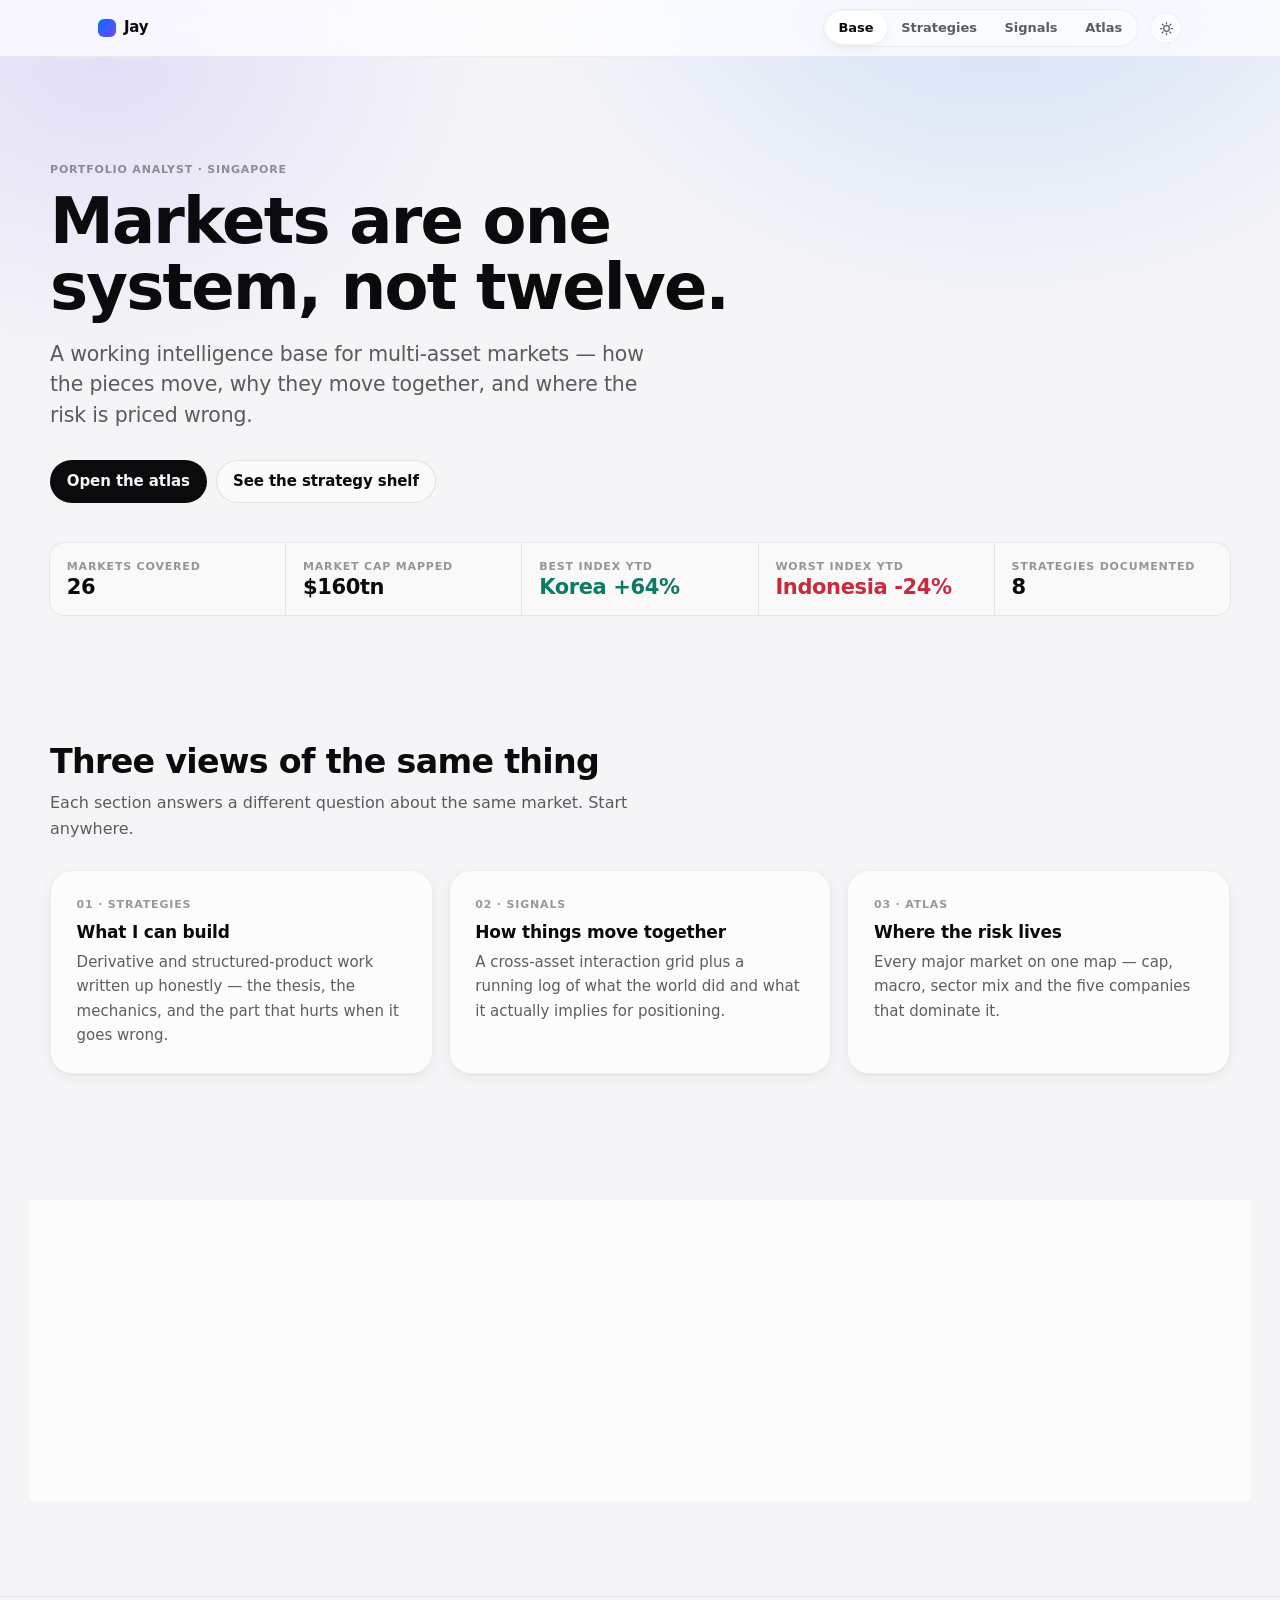
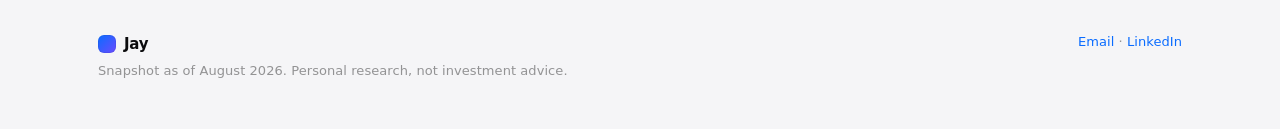
==== index.html @ 974f98f6 "Add files via upload" ====
<!doctype html>
<html lang="en">
<head>
<meta charset="utf-8">
<meta name="viewport" content="width=device-width, initial-scale=1, viewport-fit=cover">
<title>Intelligence Base</title>
<meta name="description" content="A working intelligence base for multi-asset markets: derivative strategy notes, a cross-asset interaction grid, and an interactive world atlas of market structure.">
<meta name="color-scheme" content="light dark">
<meta property="og:title" content="Intelligence Base">
<meta property="og:description" content="Multi-asset market structure, derivative strategy notes and an interactive world atlas.">
<meta property="og:type" content="website">
<link rel="icon" href="data:image/svg+xml,<svg xmlns='http://www.w3.org/2000/svg' viewBox='0 0 32 32'><rect width='32' height='32' rx='9' fill='%230a6cff'/><circle cx='16' cy='16' r='7' fill='none' stroke='white' stroke-width='2.4'/><path d='M9 16h14M16 9c3.2 3.6 3.2 10.4 0 14M16 9c-3.2 3.6-3.2 10.4 0 14' stroke='white' stroke-width='1.6' fill='none'/></svg>">
<link rel="stylesheet" href="assets/css/site.css">
</head>
<body>
<div class="field" aria-hidden="true"></div>
<a class="skip" href="#main">Skip to content</a>

<header class="chrome">
  <div class="chrome-in">
    <a class="mark" href="#/base"><span class="mark-dot"></span><span data-fill="owner">—</span></a>
    <nav class="seg" aria-label="Sections">
      <span class="seg-pill" aria-hidden="true"></span>
      <a href="#/base"       data-route="base">Base</a>
      <a href="#/strategies" data-route="strategies">Strategies</a>
      <a href="#/signals"    data-route="signals">Signals</a>
      <a href="#/atlas"      data-route="atlas">Atlas</a>
    </nav>
    <button class="icon-btn" id="themeBtn" type="button" aria-label="Theme" title="Light / dark / system">
      <svg width="15" height="15" viewBox="0 0 24 24" fill="none" stroke="currentColor" stroke-width="2" stroke-linecap="round"><circle cx="12" cy="12" r="4.5"/><path d="M12 2.5v2M12 19.5v2M2.5 12h2M19.5 12h2M5.2 5.2l1.4 1.4M17.4 17.4l1.4 1.4M18.8 5.2l-1.4 1.4M6.6 17.4l-1.4 1.4"/></svg>
    </button>
  </div>
</header>

<main id="main">

<!-- ══════════════════ BASE ══════════════════ -->
<section class="route" id="route-base">
  <div class="wrap hero">
    <div class="t-label" data-fill="role">—</div>
    <h1 style="margin-top:0.7rem">Markets are one<br>system, not twelve.</h1>
    <p class="t-lede" data-fill="tagline">—</p>
    <div class="hero-actions">
      <a class="btn" href="#/atlas" data-goto="atlas">Open the atlas</a>
      <a class="btn btn-quiet" href="#/strategies" data-goto="strategies">See the strategy shelf</a>
    </div>
    <div class="statbar" id="statbar"></div>
  </div>

  <div class="wrap section">
    <div class="section-head">
      <h2>Three views of the same thing</h2>
      <p class="t-body">Each section answers a different question about the same market. Start anywhere.</p>
    </div>
    <div class="grid grid-3">
      <article class="card pad tap reveal" data-goto="strategies" tabindex="0" role="link">
        <div class="t-label">01 · Strategies</div>
        <h3 class="t-head" style="margin:0.5rem 0 0.4rem">What I can build</h3>
        <p class="t-body" style="margin:0;font-size:0.9375rem">Derivative and structured-product work written up honestly — the thesis, the mechanics, and the part that hurts when it goes wrong.</p>
      </article>
      <article class="card pad tap reveal" data-goto="signals" tabindex="0" role="link">
        <div class="t-label">02 · Signals</div>
        <h3 class="t-head" style="margin:0.5rem 0 0.4rem">How things move together</h3>
        <p class="t-body" style="margin:0;font-size:0.9375rem">A cross-asset interaction grid plus a running log of what the world did and what it actually implies for positioning.</p>
      </article>
      <article class="card pad tap reveal" data-goto="atlas" tabindex="0" role="link">
        <div class="t-label">03 · Atlas</div>
        <h3 class="t-head" style="margin:0.5rem 0 0.4rem">Where the risk lives</h3>
        <p class="t-body" style="margin:0;font-size:0.9375rem">Every major market on one map — cap, macro, sector mix and the five companies that dominate it.</p>
      </article>
    </div>
  </div>

  <div class="wrap section">
    <div class="card pad reveal">
      <h2 class="t-title">How this is built</h2>
      <p class="t-body" style="max-width:64ch">One static page, no framework, no backend. All content lives in a single data file, so adding a market or a strategy is one object, not a deploy pipeline. Motion is spring-driven and interruptible; everything respects reduced-motion, reduced-transparency and high-contrast settings.</p>
      <div class="strat-meta" style="margin-top:1rem">
        <span class="chip">Vanilla JS</span><span class="chip">No build step</span>
        <span class="chip">Static hosting</span><span class="chip">Light &amp; dark</span>
        <span class="chip">Keyboard accessible</span>
      </div>
    </div>
  </div>
</section>

<!-- ══════════════════ STRATEGIES ══════════════════ -->
<section class="route" id="route-strategies">
  <div class="wrap section" style="padding-top:clamp(2rem,6vw,4rem)">
    <div class="section-head">
      <div class="t-label">The shelf</div>
      <h2 style="margin-top:0.5rem">Strategies, and where each one breaks</h2>
      <p class="t-body">Every strategy here is written with its failure mode attached. A payoff you cannot describe losing money is a payoff you do not understand. Tap any card for the mechanics.</p>
    </div>
    <div class="grid grid-2" id="stratGrid"></div>
  </div>

  <div class="wrap section" style="padding-top:0">
    <div class="card pad reveal">
      <div class="t-label">Capability surface</div>
      <h2 class="t-title" style="margin:0.5rem 0 1.4rem">What I actually work in</h2>
      <div class="skillrow" id="skillList"></div>
    </div>
  </div>
</section>

<!-- ══════════════════ SIGNALS ══════════════════ -->
<section class="route" id="route-signals">
  <div class="wrap section" style="padding-top:clamp(2rem,6vw,4rem)">
    <div class="section-head">
      <div class="t-label">Cross-asset interaction</div>
      <h2 style="margin-top:0.5rem">The heat map</h2>
      <p class="t-body">Correlation of daily returns across the assets that actually drive a multi-asset book. The number matters less than the sign changes — those mark regime shifts.</p>
    </div>

    <div class="card pad reveal">
      <div class="heat-scroll"><table class="heat" id="heatTable"></table></div>
      <div class="legend">
        <span class="t-caption">−1</span>
        <span class="swatches" id="heatLegend"></span>
        <span class="t-caption">+1</span>
        <span class="t-caption" style="margin-left:auto" id="heatWindow"></span>
      </div>
    </div>

    <div class="grid grid-2" style="margin-top:1rem">
      <div class="card pad reveal">
        <div class="t-label">What the grid is saying</div>
        <ul id="heatReads" style="margin:0.8rem 0 0;padding-left:1.1rem"></ul>
      </div>
      <div class="card pad reveal">
        <div class="t-label">How to read it</div>
        <p class="t-body" style="font-size:0.9375rem">A correlation grid is a picture of what the market currently believes the shared risk factor is. When equity–rates flips sign, the driver has moved between growth and inflation. When credit stops confirming equity, the marginal buyer has changed. When everything converges toward one, diversification is gone precisely when it was needed.</p>
        <p class="t-caption" style="margin-bottom:0">Seed values shown. Regenerate the matrix from your own price history with <code>tools/build_correlations.py</code>.</p>
      </div>
    </div>
  </div>

  <div class="wrap section" style="padding-top:0">
    <div class="section-head">
      <div class="t-label">Running log</div>
      <h2 style="margin-top:0.5rem">World events, and what they change</h2>
      <p class="t-body">Append-only. Each entry pairs what happened with the positioning consequence — the second part is the point.</p>
    </div>
    <ul class="tl" id="eventList"></ul>
  </div>
</section>

<!-- ══════════════════ ATLAS ══════════════════ -->
<section class="route" id="route-atlas">
  <div class="wrap section" style="padding-top:clamp(2rem,6vw,3rem)">
    <div class="section-head">
      <div class="t-label">World atlas</div>
      <h2 style="margin-top:0.5rem">Every market, one surface</h2>
      <p class="t-body">Colour by any metric. Tap a country for its macro picture, the sector composition of its benchmark, and the five companies that dominate it. Drag to pan, scroll or pinch to zoom.</p>
    </div>

    <div class="atlas-shell reveal">
      <div class="map-frame">
        <svg id="map" viewBox="0 0 1000 520" role="img" aria-label="World map coloured by the selected market metric"></svg>
        <div class="map-toolbar"><div class="metric-seg" id="metricSeg" role="group" aria-label="Map metric"></div></div>
        <div class="map-legend">
          <div class="t-label" id="legendLabel">—</div>
          <div class="swatches" id="legendSwatches" style="display:flex;border-radius:4px;overflow:hidden;margin:0.35rem 0 0.25rem"></div>
          <div class="t-caption num" id="legendRange">—</div>
        </div>
        <div class="map-zoom">
          <button class="icon-btn" id="zoomIn"    type="button" aria-label="Zoom in">＋</button>
          <button class="icon-btn" id="zoomOut"   type="button" aria-label="Zoom out">－</button>
          <button class="icon-btn" id="zoomReset" type="button" aria-label="Reset view">⤢</button>
        </div>
        <div class="map-tip" id="mapTip" role="status" aria-live="polite"></div>
      </div>
    </div>

    <div style="display:flex;flex-wrap:wrap;gap:0.4rem;margin-top:1.1rem" id="countryList"></div>
    <p class="t-caption" style="margin-top:1.2rem;max-width:70ch" data-fill="disclaimer"></p>
  </div>
</section>

</main>

<footer class="foot">
  <div class="wrap foot-grid">
    <div>
      <div class="mark" style="margin-bottom:0.4rem"><span class="mark-dot"></span><span data-fill="owner">—</span></div>
      <div class="t-caption">Snapshot as of <span data-fill="asof">—</span>. Personal research, not investment advice.</div>
    </div>
    <div id="footLinks" class="t-caption"></div>
  </div>
</footer>

<div class="scrim" id="scrim"></div>
<aside class="sheet" id="sheet" role="dialog" aria-modal="true" aria-label="Detail" aria-hidden="true">
  <div class="sheet-grip"><i></i></div>
  <div class="sheet-body" id="sheetBody"></div>
</aside>

<!-- Order matters: data → geometry → feature modules → shell (app.js boots last). -->
<script src="assets/js/data.js"></script>
<script src="assets/js/world.js"></script>
<script src="assets/js/heat.js"></script>
<script src="assets/js/atlas.js"></script>
<script src="assets/js/app.js"></script>
</body>
</html>
---- assets/css/site.css ----
/* ============================================================
   Intelligence Base — design system
   Apple-style foundations: system type with size-specific tracking,
   translucent materials, spring-driven motion, reduced-motion safe.
   ============================================================ */

/* ---------- Tokens ---------- */
:root {
  color-scheme: light dark;

  /* Neutrals — light */
  --bg:            #f5f5f7;
  --bg-deep:       #ebebef;
  --surface:       rgba(255,255,255,0.72);
  --surface-solid: #ffffff;
  --surface-2:     rgba(255,255,255,0.5);
  --hairline:      rgba(0,0,0,0.10);
  --hairline-soft: rgba(0,0,0,0.06);

  --ink:      #0b0b0d;
  --ink-2:    rgba(11,11,13,0.66);
  --ink-3:    rgba(11,11,13,0.42);

  /* Accents */
  --accent:   #0a6cff;
  --accent-2: #6a4bff;
  --pos:      #0e7a63;
  --neg:      #c62b3e;
  --warn:     #b3690a;

  /* Sequential ramp (low → high), used by map + heat grid */
  --ramp-0: #e8ecf5;
  --ramp-1: #c5d4ef;
  --ramp-2: #97b6e6;
  --ramp-3: #6394da;
  --ramp-4: #3a6fc4;
  --ramp-5: #1f4b96;

  /* Diverging ramp (negative → positive) */
  --div-n3: #b0243a;
  --div-n2: #d95f4d;
  --div-n1: #f0aa96;
  --div-0:  #e9e5df;
  --div-p1: #8fc9c5;
  --div-p2: #2f9a94;
  --div-p3: #0d6d6a;

  /* Materials */
  --blur-chrome: saturate(180%) blur(20px);
  --blur-sheet:  saturate(160%) blur(34px);
  --shadow-1: 0 1px 2px rgba(0,0,0,0.06), 0 4px 14px rgba(0,0,0,0.05);
  --shadow-2: 0 2px 6px rgba(0,0,0,0.08), 0 18px 48px rgba(0,0,0,0.12);

  /* Geometry */
  --r-sm: 8px;
  --r-md: 14px;
  --r-lg: 22px;
  --r-xl: 30px;
  --gut: clamp(1.25rem, 4vw, 3rem);
  --maxw: 1180px;
}

/* Dark palette is defined twice on purpose: once for the system default
   (no data-theme stamped) and once for an explicit toggle choice. */
@media (prefers-color-scheme: dark) {
  :root:not([data-theme="light"]) {
    --bg:            #0a0a0c;
    --bg-deep:       #050506;
    --surface:       rgba(28,28,32,0.66);
    --surface-solid: #17171b;
    --surface-2:     rgba(255,255,255,0.05);
    --hairline:      rgba(255,255,255,0.12);
    --hairline-soft: rgba(255,255,255,0.07);

    --ink:   #f2f2f5;
    --ink-2: rgba(242,242,245,0.68);
    --ink-3: rgba(242,242,245,0.44);

    --accent:   #4d95ff;
    --accent-2: #9b83ff;
    --pos:      #3ddcc0;
    --neg:      #ff6b7d;
    --warn:     #f0b429;

    --ramp-0: #171a24;
    --ramp-1: #1e2d4d;
    --ramp-2: #274476;
    --ramp-3: #2f5da3;
    --ramp-4: #4b83d6;
    --ramp-5: #7fb0f5;

    --div-n3: #ff5f74;
    --div-n2: #cf4c5f;
    --div-n1: #7c3746;
    --div-0:  #3b3b45;
    --div-p1: #24605f;
    --div-p2: #2a9b95;
    --div-p3: #4fdcd6;

    --shadow-1: 0 1px 2px rgba(0,0,0,0.5), 0 6px 20px rgba(0,0,0,0.4);
    --shadow-2: 0 2px 8px rgba(0,0,0,0.55), 0 24px 60px rgba(0,0,0,0.6);
  }
}

:root[data-theme="dark"] {
  --bg:            #0a0a0c;
  --bg-deep:       #050506;
  --surface:       rgba(28,28,32,0.66);
  --surface-solid: #17171b;
  --surface-2:     rgba(255,255,255,0.05);
  --hairline:      rgba(255,255,255,0.12);
  --hairline-soft: rgba(255,255,255,0.07);
  --ink:   #f2f2f5;
  --ink-2: rgba(242,242,245,0.68);
  --ink-3: rgba(242,242,245,0.44);
  --accent:   #4d95ff;
  --accent-2: #9b83ff;
  --pos:      #3ddcc0;
  --neg:      #ff6b7d;
  --warn:     #f0b429;
  --ramp-0: #171a24;
  --ramp-1: #1e2d4d;
  --ramp-2: #274476;
  --ramp-3: #2f5da3;
  --ramp-4: #4b83d6;
  --ramp-5: #7fb0f5;
  --div-n3: #ff5f74;
  --div-n2: #cf4c5f;
  --div-n1: #7c3746;
  --div-0:  #3b3b45;
  --div-p1: #24605f;
  --div-p2: #2a9b95;
  --div-p3: #4fdcd6;
  --shadow-1: 0 1px 2px rgba(0,0,0,0.5), 0 6px 20px rgba(0,0,0,0.4);
  --shadow-2: 0 2px 8px rgba(0,0,0,0.55), 0 24px 60px rgba(0,0,0,0.6);
}

/* ---------- Reset & base type ---------- */
*, *::before, *::after { box-sizing: border-box; }

html { -webkit-text-size-adjust: 100%; }

body {
  margin: 0;
  background: var(--bg);
  color: var(--ink);
  font: 100%/1.55 -apple-system, BlinkMacSystemFont, "SF Pro Text", "Segoe UI", system-ui, sans-serif;
  font-optical-sizing: auto;
  -webkit-font-smoothing: antialiased;
  overflow-x: hidden;
}

/* Tracking is size-specific — never one value for every size. */
h1, .t-display {
  font-size: clamp(2.25rem, 5.5vw, 4rem);
  line-height: 1.03;
  letter-spacing: -0.028em;
  font-weight: 700;
  margin: 0;
}
h2, .t-title {
  font-size: clamp(1.5rem, 2.6vw, 2.125rem);
  line-height: 1.14;
  letter-spacing: -0.021em;
  font-weight: 650;
  margin: 0;
}
h3, .t-head {
  font-size: 1.0625rem;
  line-height: 1.3;
  letter-spacing: -0.012em;
  font-weight: 620;
  margin: 0;
}
p, li { letter-spacing: 0; }
.t-body   { font-size: 1rem; line-height: 1.62; color: var(--ink-2); }
.t-lede   { font-size: clamp(1.0625rem, 1.6vw, 1.3125rem); line-height: 1.5; letter-spacing: -0.008em; color: var(--ink-2); }
.t-caption{ font-size: 0.8125rem; line-height: 1.45; letter-spacing: 0.005em; color: var(--ink-3); }
.t-label  {
  font-size: 0.6875rem; font-weight: 640; text-transform: uppercase;
  letter-spacing: 0.075em; color: var(--ink-3);
}
.num { font-variant-numeric: tabular-nums; font-feature-settings: "tnum" 1; }

a { color: var(--accent); text-decoration: none; }
a:hover { text-decoration: underline; }

.pos { color: var(--pos); }
.neg { color: var(--neg); }

/* ---------- Layout ---------- */
.wrap { max-width: var(--maxw); margin: 0 auto; padding-inline: var(--gut); }

/* ---------- Ambient field (fixed, subtle) ---------- */
.field {
  position: fixed; inset: 0; z-index: -1; pointer-events: none;
  background:
    radial-gradient(58vw 46vw at 78% -8%, color-mix(in oklab, var(--accent) 16%, transparent), transparent 66%),
    radial-gradient(50vw 40vw at 8% 6%, color-mix(in oklab, var(--accent-2) 13%, transparent), transparent 62%),
    var(--bg);
}

/* ---------- Chrome: translucent nav, content scrolls under ---------- */
.chrome {
  position: sticky; top: 0; z-index: 40;
  background: var(--surface);
  backdrop-filter: var(--blur-chrome);
  -webkit-backdrop-filter: var(--blur-chrome);
  border-bottom: 1px solid var(--hairline-soft);
}
.chrome-in {
  max-width: var(--maxw); margin: 0 auto; padding: 0 var(--gut);
  height: 56px; display: flex; align-items: center; gap: 0.75rem;
}
.mark {
  display: flex; align-items: center; gap: 0.5rem;
  font-weight: 660; letter-spacing: -0.015em; font-size: 0.9375rem;
  color: var(--ink); text-decoration: none; white-space: nowrap;
}
.mark:hover { text-decoration: none; }
.mark-dot {
  width: 18px; height: 18px; border-radius: 6px;
  background: linear-gradient(135deg, var(--accent), var(--accent-2));
  box-shadow: 0 0 0 1px var(--hairline-soft) inset;
}

/* Segmented control — the moving pill is a spring-driven transform */
.seg {
  position: relative; margin-left: auto;
  display: flex; align-items: center; gap: 2px;
  padding: 3px; border-radius: 999px;
  background: var(--surface-2);
  box-shadow: 0 0 0 1px var(--hairline-soft) inset;
}
.seg-pill {
  position: absolute; top: 3px; left: 0; height: calc(100% - 6px);
  border-radius: 999px;
  background: var(--surface-solid);
  box-shadow: var(--shadow-1);
  will-change: transform, width;
  pointer-events: none;
}
.seg a {
  position: relative; z-index: 1;
  padding: 0.36rem 0.8rem; border-radius: 999px;
  font-size: 0.8125rem; font-weight: 560; letter-spacing: -0.003em;
  color: var(--ink-2); text-decoration: none; white-space: nowrap;
  transition: color 160ms ease-out, transform 110ms ease-out;
}
.seg a:hover { color: var(--ink); text-decoration: none; }
.seg a:active { transform: scale(0.96); }
.seg a[aria-current="page"] { color: var(--ink); }

.icon-btn {
  width: 32px; height: 32px; flex: none;
  display: grid; place-items: center;
  border: 0; border-radius: 999px; cursor: pointer;
  background: var(--surface-2);
  color: var(--ink-2);
  box-shadow: 0 0 0 1px var(--hairline-soft) inset;
  transition: transform 110ms ease-out, color 160ms ease-out;
}
.icon-btn:active { transform: scale(0.92); }
.icon-btn:hover { color: var(--ink); }

/* ---------- Cards & surfaces ---------- */
.card {
  background: var(--surface);
  backdrop-filter: saturate(150%) blur(14px);
  -webkit-backdrop-filter: saturate(150%) blur(14px);
  border: 1px solid var(--hairline-soft);
  border-radius: var(--r-lg);
  box-shadow: var(--shadow-1);
}
.card-solid { background: var(--surface-solid); backdrop-filter: none; }
.pad { padding: clamp(1.1rem, 2.4vw, 1.6rem); }

.tap { cursor: pointer; user-select: none; -webkit-tap-highlight-color: transparent; }
.tap.is-pressed { transform: scale(0.985); }
.tap { transition: transform 110ms cubic-bezier(0.22,0.61,0.36,1), border-color 200ms ease-out; }
.tap:hover { border-color: var(--hairline); }

.chip {
  display: inline-flex; align-items: center; gap: 0.35rem;
  padding: 0.22rem 0.6rem; border-radius: 999px;
  font-size: 0.75rem; font-weight: 560; letter-spacing: 0.002em;
  background: var(--surface-2); color: var(--ink-2);
  box-shadow: 0 0 0 1px var(--hairline-soft) inset;
}
.chip-accent { color: var(--accent); background: color-mix(in oklab, var(--accent) 12%, transparent); }

.btn {
  display: inline-flex; align-items: center; gap: 0.4rem;
  padding: 0.62rem 1.05rem; border: 0; border-radius: 999px;
  font: inherit; font-size: 0.9375rem; font-weight: 570; letter-spacing: -0.006em;
  cursor: pointer; text-decoration: none;
  background: var(--ink); color: var(--bg);
  transition: transform 110ms cubic-bezier(0.22,0.61,0.36,1), opacity 160ms ease-out;
}
.btn:hover { text-decoration: none; opacity: 0.9; }
.btn:active { transform: scale(0.97); }
.btn-quiet { background: var(--surface-2); color: var(--ink); box-shadow: 0 0 0 1px var(--hairline) inset; }

/* ---------- Route transitions (cross-fade + slight lift) ---------- */
.route { display: none; }
.route.is-active { display: block; }
.route.is-entering { animation: routeIn 320ms cubic-bezier(0.22,0.61,0.36,1) both; }
@keyframes routeIn {
  from { opacity: 0; transform: translate3d(0, 10px, 0); }
  to   { opacity: 1; transform: none; }
}

/* Reveal-on-scroll */
.reveal { opacity: 0; transform: translate3d(0, 14px, 0); }
.reveal.is-in { opacity: 1; transform: none; transition: opacity 520ms cubic-bezier(0.22,0.61,0.36,1), transform 520ms cubic-bezier(0.22,0.61,0.36,1); }

/* ---------- Hero ---------- */
.hero { padding: clamp(3rem, 9vw, 6.5rem) 0 clamp(2rem, 5vw, 3.5rem); }
.hero .t-lede { max-width: 46ch; margin: 1.1rem 0 0; }
.hero-actions { display: flex; flex-wrap: wrap; gap: 0.6rem; margin-top: 1.8rem; }

.statbar {
  display: grid; grid-template-columns: repeat(auto-fit, minmax(140px, 1fr));
  gap: 1px; margin-top: 2.5rem;
  background: var(--hairline-soft);
  border-radius: var(--r-md); overflow: hidden;
  box-shadow: 0 0 0 1px var(--hairline-soft);
}
.statbar > div { background: var(--surface); padding: 0.95rem 1.05rem; }
.statbar .v { font-size: 1.3125rem; font-weight: 640; letter-spacing: -0.018em; line-height: 1.2; }

/* ---------- Section scaffolding ---------- */
.section { padding: clamp(2.5rem, 6vw, 4.5rem) 0; }
.section-head { margin-bottom: 1.75rem; }
.section-head .t-body { max-width: 62ch; margin: 0.55rem 0 0; }

.grid { display: grid; gap: 1rem; }
.grid-2 { grid-template-columns: repeat(auto-fit, minmax(280px, 1fr)); }
.grid-3 { grid-template-columns: repeat(auto-fit, minmax(230px, 1fr)); }

/* ---------- Strategy cards ---------- */
.strat { display: flex; flex-direction: column; gap: 0.7rem; }
.strat .payoff { width: 100%; height: 96px; display: block; overflow: visible; }
.strat-meta { display: flex; flex-wrap: wrap; gap: 0.35rem; margin-top: auto; padding-top: 0.35rem; }

.skillrow { display: grid; grid-template-columns: 1fr; gap: 0.85rem; }
.skill { display: grid; grid-template-columns: 1fr auto; align-items: baseline; gap: 0.5rem 1rem; }
.skill-bar { grid-column: 1 / -1; height: 5px; border-radius: 999px; background: var(--surface-2); overflow: hidden; box-shadow: 0 0 0 1px var(--hairline-soft) inset; }
.skill-bar > i { display: block; height: 100%; width: 0; border-radius: 999px; background: linear-gradient(90deg, var(--accent), var(--accent-2)); transition: width 900ms cubic-bezier(0.22,0.61,0.36,1); }

/* ---------- Heat grid ---------- */
.heat-scroll { overflow-x: auto; -webkit-overflow-scrolling: touch; padding-bottom: 0.5rem; }
table.heat { border-collapse: separate; border-spacing: 2px; font-size: 0.75rem; }
table.heat th {
  font-weight: 560; color: var(--ink-2); letter-spacing: 0.004em;
  padding: 0.3rem 0.4rem; white-space: nowrap; text-align: right;
}
table.heat thead th { text-align: center; font-size: 0.6875rem; }
table.heat td {
  width: 46px; height: 34px; min-width: 46px;
  text-align: center; border-radius: 6px;
  font-variant-numeric: tabular-nums;
  color: var(--ink); cursor: default;
  transition: transform 140ms cubic-bezier(0.22,0.61,0.36,1), box-shadow 140ms ease-out;
}
table.heat td:hover { transform: scale(1.14); box-shadow: var(--shadow-1); z-index: 2; position: relative; }
table.heat td.self { opacity: 0.32; }

.legend { display: flex; align-items: center; gap: 0.5rem; margin-top: 0.9rem; flex-wrap: wrap; }
.legend .swatches { display: flex; border-radius: 4px; overflow: hidden; box-shadow: 0 0 0 1px var(--hairline-soft); }
.legend .swatches i { width: 26px; height: 12px; display: block; }

/* ---------- Timeline / events ---------- */
.tl { list-style: none; margin: 0; padding: 0; position: relative; }
.tl::before { content: ""; position: absolute; left: 7px; top: 6px; bottom: 6px; width: 1px; background: var(--hairline); }
.tl li { position: relative; padding: 0 0 1.35rem 2rem; }
.tl li::before {
  content: ""; position: absolute; left: 2px; top: 6px;
  width: 11px; height: 11px; border-radius: 999px;
  background: var(--accent); box-shadow: 0 0 0 3px var(--bg);
}
.tl li[data-tone="risk"]::before { background: var(--neg); }
.tl li[data-tone="watch"]::before { background: var(--warn); }

/* ---------- Atlas ---------- */
.atlas-shell { position: relative; }
.map-frame {
  position: relative; border-radius: var(--r-lg); overflow: hidden;
  background: linear-gradient(180deg, var(--bg-deep), var(--bg));
  border: 1px solid var(--hairline-soft);
  box-shadow: var(--shadow-1);
  touch-action: none;
}
#map { display: block; width: 100%; height: auto; cursor: grab; }
#map.is-dragging { cursor: grabbing; }
#map path.country { fill: var(--ramp-0); stroke: var(--bg); stroke-width: 0.35; vector-effect: non-scaling-stroke; }
#map path.country.has-data { cursor: pointer; }
#map path.country.is-hot { stroke: var(--ink); stroke-width: 1.1; }
#map circle.dot { fill: var(--ramp-3); stroke: var(--bg); stroke-width: 1.2; cursor: pointer; vector-effect: non-scaling-stroke; }

.map-toolbar {
  position: absolute; left: 12px; top: 12px; right: 12px;
  display: flex; flex-wrap: wrap; gap: 6px; align-items: center;
  pointer-events: none;
}
.map-toolbar > * { pointer-events: auto; }
.metric-seg {
  display: flex; gap: 2px; padding: 3px; border-radius: 999px;
  background: var(--surface); backdrop-filter: var(--blur-chrome);
  -webkit-backdrop-filter: var(--blur-chrome);
  box-shadow: 0 0 0 1px var(--hairline-soft) inset, var(--shadow-1);
}
.metric-seg button {
  border: 0; background: transparent; cursor: pointer; color: var(--ink-2);
  font: inherit; font-size: 0.75rem; font-weight: 560;
  padding: 0.3rem 0.66rem; border-radius: 999px;
  transition: transform 110ms ease-out, color 160ms ease-out, background 200ms ease-out;
}
.metric-seg button:active { transform: scale(0.94); }
.metric-seg button[aria-pressed="true"] { background: var(--surface-solid); color: var(--ink); box-shadow: var(--shadow-1); }

.map-zoom {
  position: absolute; right: 12px; bottom: 12px;
  display: flex; flex-direction: column; gap: 4px;
}
.map-legend {
  position: absolute; left: 12px; bottom: 12px;
  padding: 0.5rem 0.66rem; border-radius: var(--r-md);
  background: var(--surface); backdrop-filter: var(--blur-chrome);
  -webkit-backdrop-filter: var(--blur-chrome);
  box-shadow: 0 0 0 1px var(--hairline-soft) inset, var(--shadow-1);
}

.map-legend .swatches { box-shadow: 0 0 0 1px var(--hairline-soft); }
.map-legend .swatches i { width: 18px; height: 10px; display: block; }

.map-tip {
  position: absolute; pointer-events: none; z-index: 5;
  padding: 0.45rem 0.62rem; border-radius: 10px;
  background: var(--surface-solid);
  box-shadow: 0 0 0 1px var(--hairline) inset, var(--shadow-2);
  font-size: 0.75rem; line-height: 1.35; white-space: nowrap;
  opacity: 0; transform: translate3d(0,4px,0) scale(0.97);
  transition: opacity 130ms ease-out, transform 130ms cubic-bezier(0.22,0.61,0.36,1);
}
.map-tip.is-on { opacity: 1; transform: none; }

/* ---------- Sheet (bottom sheet on mobile, side panel on desktop) ---------- */
.scrim {
  position: fixed; inset: 0; z-index: 60;
  background: rgba(0,0,0,0.36);
  opacity: 0; pointer-events: none;
  transition: opacity 260ms ease-out;
  backdrop-filter: blur(1px);
}
.scrim.is-on { opacity: 1; pointer-events: auto; }

.sheet {
  position: fixed; z-index: 61;
  left: 0; right: 0; bottom: 0;
  max-height: 88vh;
  background: var(--surface);
  backdrop-filter: var(--blur-sheet);
  -webkit-backdrop-filter: var(--blur-sheet);
  border-top: 1px solid var(--hairline);
  border-radius: var(--r-xl) var(--r-xl) 0 0;
  box-shadow: var(--shadow-2);
  transform: translate3d(0, 100%, 0);
  will-change: transform;
  display: flex; flex-direction: column;
  touch-action: none;
}
.sheet-grip { padding: 0.6rem 0 0.2rem; display: grid; place-items: center; cursor: grab; flex: none; }
.sheet-grip i { width: 38px; height: 5px; border-radius: 999px; background: var(--ink-3); display: block; }
.sheet-body { overflow-y: auto; overscroll-behavior: contain; padding: 0.4rem clamp(1.1rem, 4vw, 1.6rem) calc(1.6rem + env(safe-area-inset-bottom)); }
.sheet-hidden { visibility: hidden; }

@media (min-width: 860px) {
  .sheet {
    left: auto; top: 0; bottom: 0; right: 0;
    width: min(440px, 42vw); max-height: none;
    border-radius: var(--r-xl) 0 0 var(--r-xl);
    border-top: 0; border-left: 1px solid var(--hairline);
    transform: translate3d(100%, 0, 0);
  }
  .sheet-grip { display: none; }
  .sheet-body { padding-top: 1.4rem; }
}

/* Sector bars inside the sheet */
.sector-row { display: grid; grid-template-columns: 1fr auto; gap: 0.2rem 0.75rem; align-items: baseline; margin-bottom: 0.5rem; }
.sector-row .bar { grid-column: 1 / -1; height: 6px; border-radius: 999px; background: var(--surface-2); overflow: hidden; }
.sector-row .bar > i { display: block; height: 100%; border-radius: 999px; background: var(--accent); width: 0; transition: width 620ms cubic-bezier(0.22,0.61,0.36,1); }

.kv { display: grid; grid-template-columns: repeat(2, minmax(0,1fr)); gap: 1px; background: var(--hairline-soft); border-radius: var(--r-md); overflow: hidden; box-shadow: 0 0 0 1px var(--hairline-soft); }
.kv > div { background: var(--surface-solid); padding: 0.6rem 0.72rem; }
.kv .v { font-size: 1rem; font-weight: 620; letter-spacing: -0.012em; }

.co { display: grid; grid-template-columns: auto 1fr auto; gap: 0.15rem 0.7rem; align-items: center; padding: 0.55rem 0; border-bottom: 1px solid var(--hairline-soft); }
.co:last-child { border-bottom: 0; }
.co .rank { width: 20px; height: 20px; border-radius: 999px; display: grid; place-items: center; font-size: 0.6875rem; font-weight: 620; background: var(--surface-2); color: var(--ink-2); }

/* ---------- Footer ---------- */
footer.foot { border-top: 1px solid var(--hairline-soft); margin-top: 3rem; padding: 2.25rem 0 3rem; }
.foot-grid { display: flex; flex-wrap: wrap; gap: 1rem 2rem; justify-content: space-between; align-items: flex-start; }

/* ---------- Accessibility ---------- */
:focus-visible { outline: 2px solid var(--accent); outline-offset: 3px; border-radius: 6px; }
.sr { position: absolute; width: 1px; height: 1px; overflow: hidden; clip: rect(0 0 0 0); white-space: nowrap; }
.skip {
  position: absolute; left: -9999px; top: 0; z-index: 100;
  background: var(--surface-solid); padding: 0.6rem 1rem; border-radius: 0 0 var(--r-md) 0;
}
.skip:focus { left: 0; }

@media (prefers-reduced-motion: reduce) {
  *, *::before, *::after {
    animation-duration: 0.01ms !important;
    animation-iteration-count: 1 !important;
    transition-duration: 160ms !important;
    scroll-behavior: auto !important;
  }
  .reveal { opacity: 1; transform: none; }
  .route.is-entering { animation: none; }
  table.heat td:hover { transform: none; }
}

@media (prefers-reduced-transparency: reduce) {
  .chrome, .card, .sheet, .metric-seg, .map-legend { backdrop-filter: none; -webkit-backdrop-filter: none; }
  .chrome, .card { background: var(--surface-solid); }
  .sheet { background: var(--surface-solid); }
}

@media (prefers-contrast: more) {
  :root { --hairline: rgba(0,0,0,0.4); --hairline-soft: rgba(0,0,0,0.28); --ink-2: var(--ink); }
  .card, .chrome { background: var(--surface-solid); }
}

@media (max-width: 620px) {
  .chrome-in { height: 52px; gap: 0.5rem; }
  .mark span { display: none; }
  .seg { margin-left: auto; }
  .seg a { padding: 0.36rem 0.62rem; font-size: 0.78125rem; }
}
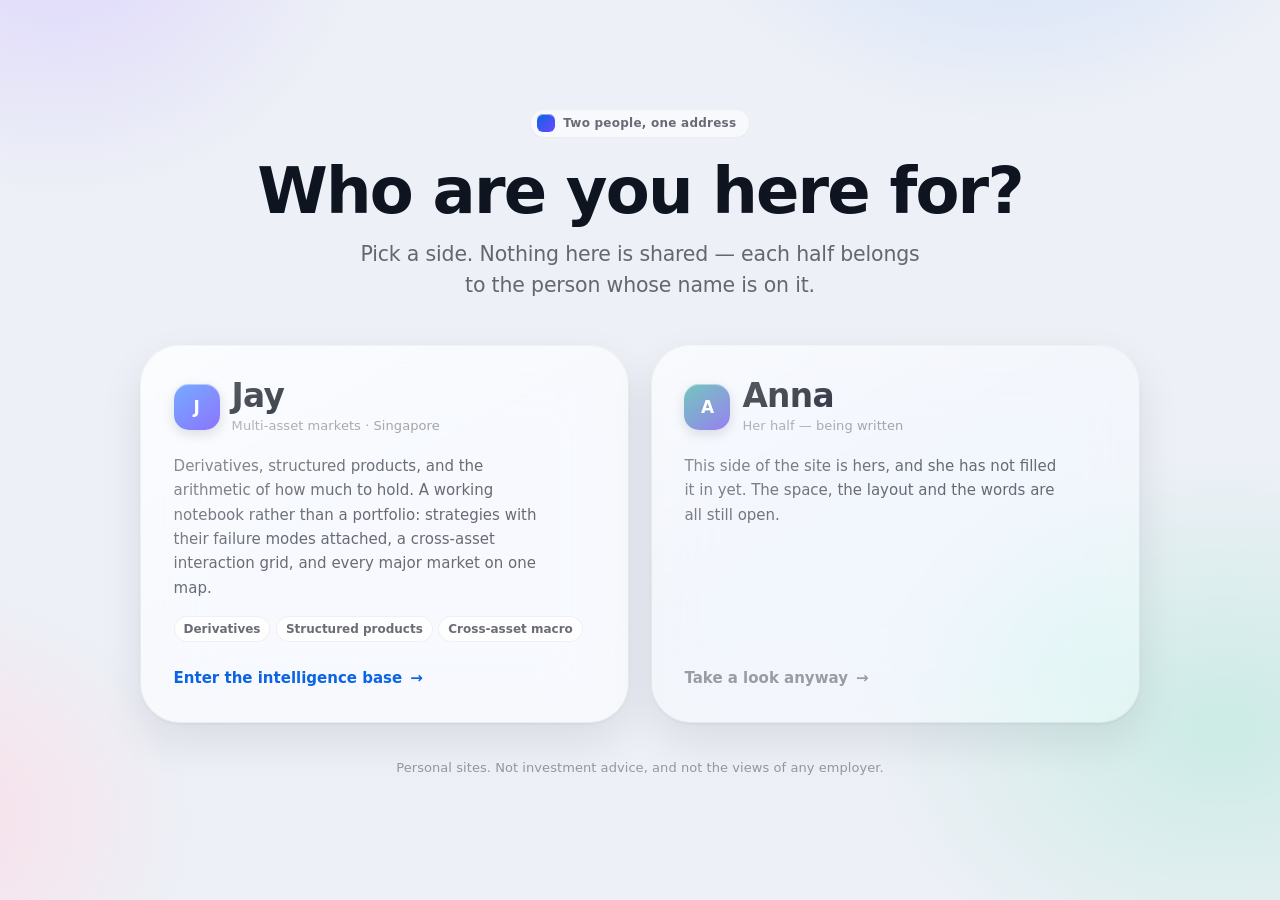
==== commit 59a1fda8: "Add files via upload" ====
--- a/index.html
+++ b/index.html
@@ -16,23 +16,50 @@
 <div class="field" aria-hidden="true"></div>
 <a class="skip" href="#main">Skip to content</a>
 
-<header class="chrome">
+<header class="chrome" id="chrome" hidden>
   <div class="chrome-in">
-    <a class="mark" href="#/base"><span class="mark-dot"></span><span data-fill="owner">—</span></a>
-    <nav class="seg" aria-label="Sections">
+    <a class="mark" href="#/" id="chromeMark" title="Back to the front">
+      <span class="back" aria-hidden="true">‹</span><span class="mark-dot"></span><span class="who" id="chromeWho">—</span>
+    </a>
+    <nav class="seg" id="seg" aria-label="Sections">
       <span class="seg-pill" aria-hidden="true"></span>
       <a href="#/base"       data-route="base">Base</a>
       <a href="#/strategies" data-route="strategies">Strategies</a>
       <a href="#/signals"    data-route="signals">Signals</a>
       <a href="#/atlas"      data-route="atlas">Atlas</a>
     </nav>
-    <button class="icon-btn" id="themeBtn" type="button" aria-label="Theme" title="Light / dark / system">
-      <svg width="15" height="15" viewBox="0 0 24 24" fill="none" stroke="currentColor" stroke-width="2" stroke-linecap="round"><circle cx="12" cy="12" r="4.5"/><path d="M12 2.5v2M12 19.5v2M2.5 12h2M19.5 12h2M5.2 5.2l1.4 1.4M17.4 17.4l1.4 1.4M18.8 5.2l-1.4 1.4M6.6 17.4l-1.4 1.4"/></svg>
-    </button>
   </div>
 </header>
 
 <main id="main">
+
+<!-- ══════════════════ GATE ══════════════════ -->
+<section class="route" id="route-gate">
+  <div class="gate">
+    <div class="gate-in">
+      <div class="gate-head">
+        <span class="gate-mark"><span class="mark-dot"></span><span data-fill="gate-eyebrow">—</span></span>
+        <h1 data-fill="gate-title">—</h1>
+        <p class="t-lede" data-fill="gate-sub">—</p>
+      </div>
+      <div class="gate-grid" id="gateGrid"></div>
+      <p class="t-caption gate-foot" data-fill="gate-foot">—</p>
+    </div>
+  </div>
+</section>
+
+<!-- ══════════════════ ANNA ══════════════════ -->
+<section class="route" id="route-anna">
+  <div class="wrap holding">
+    <div class="t-label" data-fill="anna-eyebrow">—</div>
+    <h1 style="margin-top:0.7rem" data-fill="anna-title">—</h1>
+    <p class="t-lede" style="max-width:48ch;margin-top:1.1rem" data-fill="anna-lede">—</p>
+    <div class="grid grid-3" style="margin-top:2.6rem" id="annaSlots"></div>
+    <div class="hero-actions" style="margin-top:2.4rem">
+      <a class="btn btn-quiet" href="#/" data-goto="gate">Back to the front</a>
+    </div>
+  </div>
+</section>
 
 <!-- ══════════════════ BASE ══════════════════ -->
 <section class="route" id="route-base">
@@ -180,7 +207,7 @@
 
 </main>
 
-<footer class="foot">
+<footer class="foot" id="foot">
   <div class="wrap foot-grid">
     <div>
       <div class="mark" style="margin-bottom:0.4rem"><span class="mark-dot"></span><span data-fill="owner">—</span></div>
--- a/assets/css/site.css
+++ b/assets/css/site.css
@@ -1,143 +1,81 @@
 /* ============================================================
-   Intelligence Base — design system
-   Apple-style foundations: system type with size-specific tracking,
-   translucent materials, spring-driven motion, reduced-motion safe.
+   Intelligence Base — frost white
+   One committed light world: soft colour wash behind real glass.
+   Apple foundations — size-specific tracking, translucent materials
+   with a bright catching edge, spring-driven interruptible motion.
    ============================================================ */
 
 /* ---------- Tokens ---------- */
 :root {
-  color-scheme: light dark;
-
-  /* Neutrals — light */
-  --bg:            #f5f5f7;
-  --bg-deep:       #ebebef;
-  --surface:       rgba(255,255,255,0.72);
-  --surface-solid: #ffffff;
-  --surface-2:     rgba(255,255,255,0.5);
-  --hairline:      rgba(0,0,0,0.10);
-  --hairline-soft: rgba(0,0,0,0.06);
-
-  --ink:      #0b0b0d;
-  --ink-2:    rgba(11,11,13,0.66);
-  --ink-3:    rgba(11,11,13,0.42);
-
-  /* Accents */
-  --accent:   #0a6cff;
-  --accent-2: #6a4bff;
+  color-scheme: light;
+
+  /* Ground — cool, never pure white; the wash is what glass reads against */
+  --bg:      #edf0f6;
+  --bg-deep: #e3e8f1;
+  --wash-a:  #b9d3ff;   /* cool blue    */
+  --wash-b:  #d8ccff;   /* soft violet  */
+  --wash-c:  #bfeade;   /* pale mint    */
+  --wash-d:  #ffd9e4;   /* faint rose   */
+
+  /* Materials — weight encodes hierarchy. Never stack thin on thin. */
+  --frost:        rgba(255,255,255,0.62);
+  --frost-strong: rgba(255,255,255,0.82);
+  --frost-thin:   rgba(255,255,255,0.40);
+  --solid:        #ffffff;
+  --sunk:         rgba(14,20,32,0.035);
+  --edge:         rgba(255,255,255,0.88);   /* light catching the top face */
+  --hairline:      rgba(14,22,40,0.11);
+  --hairline-soft: rgba(14,22,40,0.06);
+
+  --blur-sm: saturate(170%) blur(14px);
+  --blur-md: saturate(180%) blur(24px);
+  --blur-lg: saturate(190%) blur(40px);
+
+  /* Ink — cool near-black, never pure */
+  --ink:   #0e1420;
+  --ink-2: rgba(14,20,32,0.62);
+  --ink-3: rgba(14,20,32,0.40);
+
+  --accent:   #0b63e5;
+  --accent-2: #6b49ff;
   --pos:      #0e7a63;
   --neg:      #c62b3e;
   --warn:     #b3690a;
 
-  /* Sequential ramp (low → high), used by map + heat grid */
-  --ramp-0: #e8ecf5;
+  /* Sequential ramp (magnitude): one hue, light → dark */
+  --ramp-0: #e4e9f3;
   --ramp-1: #c5d4ef;
   --ramp-2: #97b6e6;
   --ramp-3: #6394da;
   --ramp-4: #3a6fc4;
   --ramp-5: #1f4b96;
 
-  /* Diverging ramp (negative → positive) */
+  /* Diverging ramp (polarity): two hues + neutral midpoint.
+     Red↔teal, not red↔green — it survives deuteranopia. */
   --div-n3: #b0243a;
   --div-n2: #d95f4d;
   --div-n1: #f0aa96;
-  --div-0:  #e9e5df;
+  --div-0:  #e7e6e2;
   --div-p1: #8fc9c5;
   --div-p2: #2f9a94;
   --div-p3: #0d6d6a;
 
-  /* Materials */
-  --blur-chrome: saturate(180%) blur(20px);
-  --blur-sheet:  saturate(160%) blur(34px);
-  --shadow-1: 0 1px 2px rgba(0,0,0,0.06), 0 4px 14px rgba(0,0,0,0.05);
-  --shadow-2: 0 2px 6px rgba(0,0,0,0.08), 0 18px 48px rgba(0,0,0,0.12);
-
-  /* Geometry */
-  --r-sm: 8px;
-  --r-md: 14px;
+  /* Bigger surfaces read as thicker: more blur, deeper shadow */
+  --shadow-1: 0 1px 2px rgba(13,24,48,.05), 0 6px 18px rgba(13,24,48,.05);
+  --shadow-2: 0 1px 3px rgba(13,24,48,.06), 0 18px 44px rgba(13,24,48,.09);
+  --shadow-3: 0 2px 6px rgba(13,24,48,.07), 0 34px 80px rgba(13,24,48,.13);
+
+  --r-sm: 10px;
+  --r-md: 16px;
   --r-lg: 22px;
   --r-xl: 30px;
+  --r-2xl: 40px;
   --gut: clamp(1.25rem, 4vw, 3rem);
   --maxw: 1180px;
 }
 
-/* Dark palette is defined twice on purpose: once for the system default
-   (no data-theme stamped) and once for an explicit toggle choice. */
-@media (prefers-color-scheme: dark) {
-  :root:not([data-theme="light"]) {
-    --bg:            #0a0a0c;
-    --bg-deep:       #050506;
-    --surface:       rgba(28,28,32,0.66);
-    --surface-solid: #17171b;
-    --surface-2:     rgba(255,255,255,0.05);
-    --hairline:      rgba(255,255,255,0.12);
-    --hairline-soft: rgba(255,255,255,0.07);
-
-    --ink:   #f2f2f5;
-    --ink-2: rgba(242,242,245,0.68);
-    --ink-3: rgba(242,242,245,0.44);
-
-    --accent:   #4d95ff;
-    --accent-2: #9b83ff;
-    --pos:      #3ddcc0;
-    --neg:      #ff6b7d;
-    --warn:     #f0b429;
-
-    --ramp-0: #171a24;
-    --ramp-1: #1e2d4d;
-    --ramp-2: #274476;
-    --ramp-3: #2f5da3;
-    --ramp-4: #4b83d6;
-    --ramp-5: #7fb0f5;
-
-    --div-n3: #ff5f74;
-    --div-n2: #cf4c5f;
-    --div-n1: #7c3746;
-    --div-0:  #3b3b45;
-    --div-p1: #24605f;
-    --div-p2: #2a9b95;
-    --div-p3: #4fdcd6;
-
-    --shadow-1: 0 1px 2px rgba(0,0,0,0.5), 0 6px 20px rgba(0,0,0,0.4);
-    --shadow-2: 0 2px 8px rgba(0,0,0,0.55), 0 24px 60px rgba(0,0,0,0.6);
-  }
-}
-
-:root[data-theme="dark"] {
-  --bg:            #0a0a0c;
-  --bg-deep:       #050506;
-  --surface:       rgba(28,28,32,0.66);
-  --surface-solid: #17171b;
-  --surface-2:     rgba(255,255,255,0.05);
-  --hairline:      rgba(255,255,255,0.12);
-  --hairline-soft: rgba(255,255,255,0.07);
-  --ink:   #f2f2f5;
-  --ink-2: rgba(242,242,245,0.68);
-  --ink-3: rgba(242,242,245,0.44);
-  --accent:   #4d95ff;
-  --accent-2: #9b83ff;
-  --pos:      #3ddcc0;
-  --neg:      #ff6b7d;
-  --warn:     #f0b429;
-  --ramp-0: #171a24;
-  --ramp-1: #1e2d4d;
-  --ramp-2: #274476;
-  --ramp-3: #2f5da3;
-  --ramp-4: #4b83d6;
-  --ramp-5: #7fb0f5;
-  --div-n3: #ff5f74;
-  --div-n2: #cf4c5f;
-  --div-n1: #7c3746;
-  --div-0:  #3b3b45;
-  --div-p1: #24605f;
-  --div-p2: #2a9b95;
-  --div-p3: #4fdcd6;
-  --shadow-1: 0 1px 2px rgba(0,0,0,0.5), 0 6px 20px rgba(0,0,0,0.4);
-  --shadow-2: 0 2px 8px rgba(0,0,0,0.55), 0 24px 60px rgba(0,0,0,0.6);
-}
-
 /* ---------- Reset & base type ---------- */
 *, *::before, *::after { box-sizing: border-box; }
-
 html { -webkit-text-size-adjust: 100%; }
 
 body {
@@ -153,96 +91,88 @@
 /* Tracking is size-specific — never one value for every size. */
 h1, .t-display {
   font-size: clamp(2.25rem, 5.5vw, 4rem);
-  line-height: 1.03;
-  letter-spacing: -0.028em;
-  font-weight: 700;
-  margin: 0;
+  line-height: 1.03; letter-spacing: -0.028em; font-weight: 700; margin: 0;
 }
 h2, .t-title {
   font-size: clamp(1.5rem, 2.6vw, 2.125rem);
-  line-height: 1.14;
-  letter-spacing: -0.021em;
-  font-weight: 650;
-  margin: 0;
+  line-height: 1.14; letter-spacing: -0.021em; font-weight: 650; margin: 0;
 }
 h3, .t-head {
-  font-size: 1.0625rem;
-  line-height: 1.3;
-  letter-spacing: -0.012em;
-  font-weight: 620;
-  margin: 0;
+  font-size: 1.0625rem; line-height: 1.3; letter-spacing: -0.012em; font-weight: 620; margin: 0;
 }
 p, li { letter-spacing: 0; }
 .t-body   { font-size: 1rem; line-height: 1.62; color: var(--ink-2); }
 .t-lede   { font-size: clamp(1.0625rem, 1.6vw, 1.3125rem); line-height: 1.5; letter-spacing: -0.008em; color: var(--ink-2); }
 .t-caption{ font-size: 0.8125rem; line-height: 1.45; letter-spacing: 0.005em; color: var(--ink-3); }
-.t-label  {
-  font-size: 0.6875rem; font-weight: 640; text-transform: uppercase;
-  letter-spacing: 0.075em; color: var(--ink-3);
-}
+.t-label  { font-size: 0.6875rem; font-weight: 640; text-transform: uppercase; letter-spacing: 0.075em; color: var(--ink-3); }
 .num { font-variant-numeric: tabular-nums; font-feature-settings: "tnum" 1; }
 
 a { color: var(--accent); text-decoration: none; }
 a:hover { text-decoration: underline; }
-
 .pos { color: var(--pos); }
 .neg { color: var(--neg); }
 
-/* ---------- Layout ---------- */
 .wrap { max-width: var(--maxw); margin: 0 auto; padding-inline: var(--gut); }
 
-/* ---------- Ambient field (fixed, subtle) ---------- */
+/* ---------- The wash the glass sits on ---------- */
 .field {
-  position: fixed; inset: 0; z-index: -1; pointer-events: none;
+  position: fixed; inset: -10vmax; z-index: -1; pointer-events: none;
   background:
-    radial-gradient(58vw 46vw at 78% -8%, color-mix(in oklab, var(--accent) 16%, transparent), transparent 66%),
-    radial-gradient(50vw 40vw at 8% 6%, color-mix(in oklab, var(--accent-2) 13%, transparent), transparent 62%),
+    radial-gradient(46vw 40vw at 74% -6%,  var(--wash-a), transparent 62%),
+    radial-gradient(40vw 36vw at 12% 4%,   var(--wash-b), transparent 60%),
+    radial-gradient(44vw 34vw at 88% 74%,  var(--wash-c), transparent 62%),
+    radial-gradient(34vw 30vw at 4% 82%,   var(--wash-d), transparent 60%),
     var(--bg);
-}
-
-/* ---------- Chrome: translucent nav, content scrolls under ---------- */
+  opacity: .72;
+}
+
+/* ---------- Chrome ---------- */
 .chrome {
   position: sticky; top: 0; z-index: 40;
-  background: var(--surface);
-  backdrop-filter: var(--blur-chrome);
-  -webkit-backdrop-filter: var(--blur-chrome);
+  background: var(--frost);
+  backdrop-filter: var(--blur-md); -webkit-backdrop-filter: var(--blur-md);
   border-bottom: 1px solid var(--hairline-soft);
-}
+  box-shadow: inset 0 1px 0 var(--edge);
+}
+.chrome[hidden] { display: none !important; }
 .chrome-in {
   max-width: var(--maxw); margin: 0 auto; padding: 0 var(--gut);
-  height: 56px; display: flex; align-items: center; gap: 0.75rem;
+  height: 58px; display: flex; align-items: center; gap: 0.75rem;
 }
 .mark {
-  display: flex; align-items: center; gap: 0.5rem;
+  display: flex; align-items: center; gap: 0.55rem;
   font-weight: 660; letter-spacing: -0.015em; font-size: 0.9375rem;
   color: var(--ink); text-decoration: none; white-space: nowrap;
-}
-.mark:hover { text-decoration: none; }
+  padding: 0.3rem 0.55rem 0.3rem 0.35rem; margin-left: -0.35rem; border-radius: 999px;
+  transition: background 200ms ease-out, transform 110ms cubic-bezier(.22,.61,.36,1);
+}
+.mark:hover { text-decoration: none; background: var(--frost-thin); }
+.mark:active { transform: scale(0.96); }
 .mark-dot {
-  width: 18px; height: 18px; border-radius: 6px;
+  width: 18px; height: 18px; border-radius: 6px; flex: none;
   background: linear-gradient(135deg, var(--accent), var(--accent-2));
-  box-shadow: 0 0 0 1px var(--hairline-soft) inset;
-}
-
-/* Segmented control — the moving pill is a spring-driven transform */
+  box-shadow: inset 0 1px 0 rgba(255,255,255,.5);
+}
+.mark .back { color: var(--ink-3); font-size: 1rem; line-height: 1; margin-right: 0.1rem; }
+
+/* Segmented control — the pill is a spring-driven transform */
 .seg {
   position: relative; margin-left: auto;
   display: flex; align-items: center; gap: 2px;
   padding: 3px; border-radius: 999px;
-  background: var(--surface-2);
-  box-shadow: 0 0 0 1px var(--hairline-soft) inset;
-}
+  background: var(--frost-thin);
+  box-shadow: inset 0 0 0 1px var(--hairline-soft);
+}
+.seg[hidden] { display: none !important; }
 .seg-pill {
   position: absolute; top: 3px; left: 0; height: calc(100% - 6px);
-  border-radius: 999px;
-  background: var(--surface-solid);
-  box-shadow: var(--shadow-1);
-  will-change: transform, width;
-  pointer-events: none;
+  border-radius: 999px; background: var(--solid);
+  box-shadow: var(--shadow-1), inset 0 1px 0 rgba(255,255,255,.9);
+  will-change: transform, width; pointer-events: none;
 }
 .seg a {
   position: relative; z-index: 1;
-  padding: 0.36rem 0.8rem; border-radius: 999px;
+  padding: 0.38rem 0.82rem; border-radius: 999px;
   font-size: 0.8125rem; font-weight: 560; letter-spacing: -0.003em;
   color: var(--ink-2); text-decoration: none; white-space: nowrap;
   transition: color 160ms ease-out, transform 110ms ease-out;
@@ -255,67 +185,182 @@
   width: 32px; height: 32px; flex: none;
   display: grid; place-items: center;
   border: 0; border-radius: 999px; cursor: pointer;
-  background: var(--surface-2);
-  color: var(--ink-2);
-  box-shadow: 0 0 0 1px var(--hairline-soft) inset;
+  background: var(--frost-strong); color: var(--ink-2);
+  box-shadow: inset 0 0 0 1px var(--hairline-soft), var(--shadow-1);
   transition: transform 110ms ease-out, color 160ms ease-out;
 }
 .icon-btn:active { transform: scale(0.92); }
 .icon-btn:hover { color: var(--ink); }
 
-/* ---------- Cards & surfaces ---------- */
+/* ---------- Glass surfaces ---------- */
 .card {
-  background: var(--surface);
-  backdrop-filter: saturate(150%) blur(14px);
-  -webkit-backdrop-filter: saturate(150%) blur(14px);
+  background: var(--frost);
+  backdrop-filter: var(--blur-sm); -webkit-backdrop-filter: var(--blur-sm);
   border: 1px solid var(--hairline-soft);
   border-radius: var(--r-lg);
-  box-shadow: var(--shadow-1);
-}
-.card-solid { background: var(--surface-solid); backdrop-filter: none; }
+  box-shadow: var(--shadow-1), inset 0 1px 0 var(--edge);
+}
+.card-solid { background: var(--solid); backdrop-filter: none; }
 .pad { padding: clamp(1.1rem, 2.4vw, 1.6rem); }
 
-.tap { cursor: pointer; user-select: none; -webkit-tap-highlight-color: transparent; }
+.tap { cursor: pointer; user-select: none; -webkit-tap-highlight-color: transparent;
+  transition: transform 110ms cubic-bezier(.22,.61,.36,1), box-shadow 260ms ease-out, background 260ms ease-out; }
+.tap:hover { background: var(--frost-strong); box-shadow: var(--shadow-2), inset 0 1px 0 var(--edge); }
 .tap.is-pressed { transform: scale(0.985); }
-.tap { transition: transform 110ms cubic-bezier(0.22,0.61,0.36,1), border-color 200ms ease-out; }
-.tap:hover { border-color: var(--hairline); }
 
 .chip {
   display: inline-flex; align-items: center; gap: 0.35rem;
-  padding: 0.22rem 0.6rem; border-radius: 999px;
-  font-size: 0.75rem; font-weight: 560; letter-spacing: 0.002em;
-  background: var(--surface-2); color: var(--ink-2);
-  box-shadow: 0 0 0 1px var(--hairline-soft) inset;
-}
-.chip-accent { color: var(--accent); background: color-mix(in oklab, var(--accent) 12%, transparent); }
+  padding: 0.24rem 0.62rem; border-radius: 999px;
+  font-size: 0.75rem; font-weight: 560;
+  background: var(--frost-strong); color: var(--ink-2);
+  box-shadow: inset 0 0 0 1px var(--hairline-soft);
+}
+.chip-accent { color: var(--accent); background: color-mix(in oklab, var(--accent) 10%, white); }
 
 .btn {
-  display: inline-flex; align-items: center; gap: 0.4rem;
-  padding: 0.62rem 1.05rem; border: 0; border-radius: 999px;
+  display: inline-flex; align-items: center; gap: 0.45rem;
+  padding: 0.66rem 1.1rem; border: 0; border-radius: 999px;
   font: inherit; font-size: 0.9375rem; font-weight: 570; letter-spacing: -0.006em;
   cursor: pointer; text-decoration: none;
-  background: var(--ink); color: var(--bg);
-  transition: transform 110ms cubic-bezier(0.22,0.61,0.36,1), opacity 160ms ease-out;
+  background: var(--ink); color: #fff;
+  box-shadow: var(--shadow-1);
+  transition: transform 110ms cubic-bezier(.22,.61,.36,1), opacity 160ms ease-out;
 }
 .btn:hover { text-decoration: none; opacity: 0.9; }
 .btn:active { transform: scale(0.97); }
-.btn-quiet { background: var(--surface-2); color: var(--ink); box-shadow: 0 0 0 1px var(--hairline) inset; }
-
-/* ---------- Route transitions (cross-fade + slight lift) ---------- */
+.btn-quiet {
+  background: var(--frost-strong); color: var(--ink);
+  box-shadow: inset 0 0 0 1px var(--hairline), var(--shadow-1);
+}
+
+/* ---------- Routes ---------- */
 .route { display: none; }
 .route.is-active { display: block; }
-.route.is-entering { animation: routeIn 320ms cubic-bezier(0.22,0.61,0.36,1) both; }
+.route.is-entering { animation: routeIn 340ms cubic-bezier(.22,.61,.36,1) both; }
 @keyframes routeIn {
   from { opacity: 0; transform: translate3d(0, 10px, 0); }
   to   { opacity: 1; transform: none; }
 }
 
-/* Reveal-on-scroll */
 .reveal { opacity: 0; transform: translate3d(0, 14px, 0); }
-.reveal.is-in { opacity: 1; transform: none; transition: opacity 520ms cubic-bezier(0.22,0.61,0.36,1), transform 520ms cubic-bezier(0.22,0.61,0.36,1); }
-
-/* ---------- Hero ---------- */
-.hero { padding: clamp(3rem, 9vw, 6.5rem) 0 clamp(2rem, 5vw, 3.5rem); }
+.reveal.is-in { opacity: 1; transform: none;
+  transition: opacity 520ms cubic-bezier(.22,.61,.36,1), transform 520ms cubic-bezier(.22,.61,.36,1); }
+
+/* ============================================================
+   THE GATE — full-height chooser
+   ============================================================ */
+#route-gate.is-active { display: flex; }
+.gate {
+  min-height: 100svh; width: 100%;
+  display: flex; flex-direction: column; justify-content: center;
+  padding: clamp(2.5rem, 7vh, 5rem) var(--gut);
+}
+.gate-in { max-width: 1000px; margin: 0 auto; width: 100%; }
+
+.gate-head { text-align: center; margin-bottom: clamp(2rem, 5vh, 3.25rem); }
+.gate-mark {
+  display: inline-flex; align-items: center; gap: 0.5rem;
+  padding: 0.34rem 0.85rem 0.34rem 0.45rem; border-radius: 999px;
+  background: var(--frost); backdrop-filter: var(--blur-sm); -webkit-backdrop-filter: var(--blur-sm);
+  box-shadow: inset 0 0 0 1px var(--hairline-soft), inset 0 1px 0 var(--edge);
+  font-size: 0.75rem; font-weight: 600; letter-spacing: 0.02em; color: var(--ink-2);
+}
+.gate-head h1 { margin-top: 1.15rem; }
+.gate-head p { margin: 0.9rem auto 0; max-width: 44ch; }
+
+.gate-grid { display: grid; gap: clamp(0.9rem, 2vw, 1.35rem); grid-template-columns: 1fr; }
+@media (min-width: 760px) { .gate-grid { grid-template-columns: 1fr 1fr; } }
+
+.door {
+  position: relative; display: flex; flex-direction: column;
+  min-height: clamp(300px, 42vh, 400px);
+  padding: clamp(1.5rem, 3.2vw, 2.1rem);
+  border: 0; text-align: left; font: inherit; color: var(--ink);
+  border-radius: var(--r-2xl);
+  background: var(--frost);
+  backdrop-filter: var(--blur-lg); -webkit-backdrop-filter: var(--blur-lg);
+  box-shadow: inset 0 0 0 1px var(--hairline-soft), inset 0 1px 0 var(--edge), var(--shadow-2);
+  cursor: pointer; overflow: hidden;
+  transition: transform 140ms cubic-bezier(.22,.61,.36,1),
+              box-shadow 320ms cubic-bezier(.22,.61,.36,1),
+              background 320ms ease-out;
+}
+.door::after {           /* the sheen that makes it read as glass, not paper */
+  content: ""; position: absolute; inset: 0; pointer-events: none;
+  background: linear-gradient(150deg, rgba(255,255,255,.55), rgba(255,255,255,0) 42%);
+  opacity: .8;
+}
+.door:hover { background: var(--frost-strong); box-shadow: inset 0 0 0 1px var(--hairline), inset 0 1px 0 var(--edge), var(--shadow-3); }
+.door.is-pressed { transform: scale(0.982); }
+.door:focus-visible { outline: 2px solid var(--accent); outline-offset: 4px; }
+
+.door-top { display: flex; align-items: center; gap: 0.75rem; }
+.door-avatar {
+  width: 46px; height: 46px; border-radius: 15px; flex: none;
+  display: grid; place-items: center;
+  font-size: 1.0625rem; font-weight: 680; letter-spacing: -0.02em; color: #fff;
+  box-shadow: inset 0 1px 0 rgba(255,255,255,.45), 0 4px 12px rgba(13,24,48,.18);
+}
+.door-avatar.a { background: linear-gradient(140deg, #2f7dff, #6b49ff); }
+.door-avatar.b { background: linear-gradient(140deg, #2aa79b, #7c58f0); }
+.door h2 { font-size: clamp(1.55rem, 2.9vw, 2.05rem); line-height: 1.06; }
+.door .door-role { display: block; margin-top: 0.2rem; }
+.door .door-sum { margin-top: 1.15rem; max-width: 40ch; font-size: 0.9375rem; }
+
+/* A reserved door shows its emptiness on purpose, rather than looking broken. */
+.door-empty { margin-top: 1.5rem; display: grid; gap: 0.6rem; max-width: 20rem; }
+.door-empty i {
+  display: block; height: 12px; border-radius: 999px;
+  background: rgba(14,22,40,.055);
+  box-shadow: inset 0 1px 0 rgba(255,255,255,.6);
+}
+.door-empty i:nth-child(2) { width: 74%; }
+.door-empty i:nth-child(3) { width: 48%; }
+.door-chips { display: flex; flex-wrap: wrap; gap: 0.35rem; margin-top: 1rem; }
+.door-foot { margin-top: auto; padding-top: 1.4rem; display: flex; align-items: center; gap: 0.5rem;
+  font-size: 0.9375rem; font-weight: 580; color: var(--accent); }
+.door-foot .arrow { transition: transform 240ms cubic-bezier(.22,.61,.36,1); }
+.door:hover .door-foot .arrow { transform: translateX(4px); }
+
+.door.is-quiet .door-foot { color: var(--ink-3); }
+.door.is-quiet { background: var(--frost-thin); }
+.door.is-quiet:hover { background: var(--frost); }
+
+.gate-foot { text-align: center; margin-top: clamp(1.6rem, 4vh, 2.4rem); }
+
+/* Leaving the gate — the chosen door opens toward you, the rest recede.
+   Coming back reverses the same path, so the space stays coherent. */
+.gate-head, .gate-foot, .door {
+  transition: opacity 300ms cubic-bezier(.22,.61,.36,1), transform 300ms cubic-bezier(.22,.61,.36,1);
+}
+.gate.is-exiting .gate-head,
+.gate.is-exiting .gate-foot { opacity: 0; transform: translate3d(0,-8px,0); }
+.gate.is-exiting .door { opacity: 0; transform: scale(0.965); }
+.gate.is-exiting .door.is-chosen { opacity: 0; transform: scale(1.035); }
+
+.door.is-returning { animation: doorBack 380ms cubic-bezier(.22,.61,.36,1) both; }
+@keyframes doorBack {
+  from { opacity: 0; transform: scale(1.035); }
+  to   { opacity: 1; transform: none; }
+}
+@media (prefers-reduced-motion: reduce) {
+  .gate.is-exiting .door, .gate.is-exiting .door.is-chosen,
+  .gate.is-exiting .gate-head, .gate.is-exiting .gate-foot { transform: none; }
+  .door.is-returning { animation: none; }
+}
+
+/* ---------- Anna's holding page ---------- */
+.holding { padding: clamp(3rem, 9vh, 6rem) 0 clamp(3rem, 8vh, 5rem); }
+.slot {
+  border-radius: var(--r-lg); padding: clamp(1.2rem, 2.6vw, 1.7rem);
+  background: var(--frost-thin);
+  border: 1px dashed var(--hairline);
+  box-shadow: inset 0 1px 0 rgba(255,255,255,.6);
+}
+.slot .t-head { color: var(--ink-2); }
+
+/* ---------- Hero & stats ---------- */
+.hero { padding: clamp(2.5rem, 7vw, 5rem) 0 clamp(2rem, 5vw, 3.5rem); }
 .hero .t-lede { max-width: 46ch; margin: 1.1rem 0 0; }
 .hero-actions { display: flex; flex-wrap: wrap; gap: 0.6rem; margin-top: 1.8rem; }
 
@@ -324,12 +369,15 @@
   gap: 1px; margin-top: 2.5rem;
   background: var(--hairline-soft);
   border-radius: var(--r-md); overflow: hidden;
-  box-shadow: 0 0 0 1px var(--hairline-soft);
-}
-.statbar > div { background: var(--surface); padding: 0.95rem 1.05rem; }
+  box-shadow: 0 0 0 1px var(--hairline-soft), var(--shadow-1);
+}
+.statbar > div {
+  background: var(--frost-strong);
+  backdrop-filter: var(--blur-sm); -webkit-backdrop-filter: var(--blur-sm);
+  padding: 0.95rem 1.05rem;
+}
 .statbar .v { font-size: 1.3125rem; font-weight: 640; letter-spacing: -0.018em; line-height: 1.2; }
 
-/* ---------- Section scaffolding ---------- */
 .section { padding: clamp(2.5rem, 6vw, 4.5rem) 0; }
 .section-head { margin-bottom: 1.75rem; }
 .section-head .t-body { max-width: 62ch; margin: 0.55rem 0 0; }
@@ -345,32 +393,31 @@
 
 .skillrow { display: grid; grid-template-columns: 1fr; gap: 0.85rem; }
 .skill { display: grid; grid-template-columns: 1fr auto; align-items: baseline; gap: 0.5rem 1rem; }
-.skill-bar { grid-column: 1 / -1; height: 5px; border-radius: 999px; background: var(--surface-2); overflow: hidden; box-shadow: 0 0 0 1px var(--hairline-soft) inset; }
-.skill-bar > i { display: block; height: 100%; width: 0; border-radius: 999px; background: linear-gradient(90deg, var(--accent), var(--accent-2)); transition: width 900ms cubic-bezier(0.22,0.61,0.36,1); }
+.skill-bar { grid-column: 1 / -1; height: 5px; border-radius: 999px; background: var(--sunk); overflow: hidden;
+  box-shadow: inset 0 0 0 1px var(--hairline-soft); }
+.skill-bar > i { display: block; height: 100%; width: 0; border-radius: 999px;
+  background: linear-gradient(90deg, var(--accent), var(--accent-2));
+  transition: width 900ms cubic-bezier(.22,.61,.36,1); }
 
 /* ---------- Heat grid ---------- */
 .heat-scroll { overflow-x: auto; -webkit-overflow-scrolling: touch; padding-bottom: 0.5rem; }
 table.heat { border-collapse: separate; border-spacing: 2px; font-size: 0.75rem; }
-table.heat th {
-  font-weight: 560; color: var(--ink-2); letter-spacing: 0.004em;
-  padding: 0.3rem 0.4rem; white-space: nowrap; text-align: right;
-}
+table.heat th { font-weight: 560; color: var(--ink-2); padding: 0.3rem 0.4rem; white-space: nowrap; text-align: right; }
 table.heat thead th { text-align: center; font-size: 0.6875rem; }
 table.heat td {
   width: 46px; height: 34px; min-width: 46px;
   text-align: center; border-radius: 6px;
-  font-variant-numeric: tabular-nums;
-  color: var(--ink); cursor: default;
-  transition: transform 140ms cubic-bezier(0.22,0.61,0.36,1), box-shadow 140ms ease-out;
-}
-table.heat td:hover { transform: scale(1.14); box-shadow: var(--shadow-1); z-index: 2; position: relative; }
-table.heat td.self { opacity: 0.32; }
+  font-variant-numeric: tabular-nums; color: var(--ink); cursor: default;
+  transition: transform 140ms cubic-bezier(.22,.61,.36,1), box-shadow 140ms ease-out;
+}
+table.heat td:hover { transform: scale(1.14); box-shadow: var(--shadow-2); z-index: 2; position: relative; }
+table.heat td.self { opacity: 0.3; }
 
 .legend { display: flex; align-items: center; gap: 0.5rem; margin-top: 0.9rem; flex-wrap: wrap; }
 .legend .swatches { display: flex; border-radius: 4px; overflow: hidden; box-shadow: 0 0 0 1px var(--hairline-soft); }
 .legend .swatches i { width: 26px; height: 12px; display: block; }
 
-/* ---------- Timeline / events ---------- */
+/* ---------- Timeline ---------- */
 .tl { list-style: none; margin: 0; padding: 0; position: relative; }
 .tl::before { content: ""; position: absolute; left: 7px; top: 6px; bottom: 6px; width: 1px; background: var(--hairline); }
 .tl li { position: relative; padding: 0 0 1.35rem 2rem; }
@@ -383,96 +430,87 @@
 .tl li[data-tone="watch"]::before { background: var(--warn); }
 
 /* ---------- Atlas ---------- */
-.atlas-shell { position: relative; }
 .map-frame {
   position: relative; border-radius: var(--r-lg); overflow: hidden;
-  background: linear-gradient(180deg, var(--bg-deep), var(--bg));
+  background: linear-gradient(180deg, rgba(255,255,255,.55), rgba(255,255,255,.2)), var(--bg-deep);
+  backdrop-filter: var(--blur-sm); -webkit-backdrop-filter: var(--blur-sm);
   border: 1px solid var(--hairline-soft);
-  box-shadow: var(--shadow-1);
+  box-shadow: var(--shadow-2), inset 0 1px 0 var(--edge);
   touch-action: none;
 }
 #map { display: block; width: 100%; height: auto; cursor: grab; }
 #map.is-dragging { cursor: grabbing; }
-#map path.country { fill: var(--ramp-0); stroke: var(--bg); stroke-width: 0.35; vector-effect: non-scaling-stroke; }
+#map path.country { fill: var(--ramp-0); stroke: rgba(255,255,255,.85); stroke-width: 0.35; vector-effect: non-scaling-stroke; }
 #map path.country.has-data { cursor: pointer; }
 #map path.country.is-hot { stroke: var(--ink); stroke-width: 1.1; }
-#map circle.dot { fill: var(--ramp-3); stroke: var(--bg); stroke-width: 1.2; cursor: pointer; vector-effect: non-scaling-stroke; }
+/* City-state markers keep a dark ring so a pale data value stays findable. */
+#map circle.dot { fill: var(--ramp-3); stroke: rgba(14,22,40,.55); stroke-width: 1.3; cursor: pointer; vector-effect: non-scaling-stroke; }
+#map circle.dot.is-hot { stroke: var(--ink); stroke-width: 2.2; }
 
 .map-toolbar {
   position: absolute; left: 12px; top: 12px; right: 12px;
-  display: flex; flex-wrap: wrap; gap: 6px; align-items: center;
-  pointer-events: none;
+  display: flex; flex-wrap: wrap; gap: 6px; align-items: center; pointer-events: none;
 }
 .map-toolbar > * { pointer-events: auto; }
 .metric-seg {
   display: flex; gap: 2px; padding: 3px; border-radius: 999px;
-  background: var(--surface); backdrop-filter: var(--blur-chrome);
-  -webkit-backdrop-filter: var(--blur-chrome);
-  box-shadow: 0 0 0 1px var(--hairline-soft) inset, var(--shadow-1);
+  background: var(--frost); backdrop-filter: var(--blur-md); -webkit-backdrop-filter: var(--blur-md);
+  box-shadow: inset 0 0 0 1px var(--hairline-soft), inset 0 1px 0 var(--edge), var(--shadow-1);
 }
 .metric-seg button {
   border: 0; background: transparent; cursor: pointer; color: var(--ink-2);
   font: inherit; font-size: 0.75rem; font-weight: 560;
-  padding: 0.3rem 0.66rem; border-radius: 999px;
+  padding: 0.32rem 0.68rem; border-radius: 999px;
   transition: transform 110ms ease-out, color 160ms ease-out, background 200ms ease-out;
 }
 .metric-seg button:active { transform: scale(0.94); }
-.metric-seg button[aria-pressed="true"] { background: var(--surface-solid); color: var(--ink); box-shadow: var(--shadow-1); }
-
-.map-zoom {
-  position: absolute; right: 12px; bottom: 12px;
-  display: flex; flex-direction: column; gap: 4px;
-}
+.metric-seg button[aria-pressed="true"] { background: var(--solid); color: var(--ink); box-shadow: var(--shadow-1); }
+
+.map-zoom { position: absolute; right: 12px; bottom: 12px; display: flex; flex-direction: column; gap: 4px; }
 .map-legend {
   position: absolute; left: 12px; bottom: 12px;
   padding: 0.5rem 0.66rem; border-radius: var(--r-md);
-  background: var(--surface); backdrop-filter: var(--blur-chrome);
-  -webkit-backdrop-filter: var(--blur-chrome);
-  box-shadow: 0 0 0 1px var(--hairline-soft) inset, var(--shadow-1);
-}
-
+  background: var(--frost); backdrop-filter: var(--blur-md); -webkit-backdrop-filter: var(--blur-md);
+  box-shadow: inset 0 0 0 1px var(--hairline-soft), inset 0 1px 0 var(--edge), var(--shadow-1);
+}
 .map-legend .swatches { box-shadow: 0 0 0 1px var(--hairline-soft); }
 .map-legend .swatches i { width: 18px; height: 10px; display: block; }
 
 .map-tip {
   position: absolute; pointer-events: none; z-index: 5;
   padding: 0.45rem 0.62rem; border-radius: 10px;
-  background: var(--surface-solid);
-  box-shadow: 0 0 0 1px var(--hairline) inset, var(--shadow-2);
+  background: var(--solid);
+  box-shadow: inset 0 0 0 1px var(--hairline), var(--shadow-2);
   font-size: 0.75rem; line-height: 1.35; white-space: nowrap;
   opacity: 0; transform: translate3d(0,4px,0) scale(0.97);
-  transition: opacity 130ms ease-out, transform 130ms cubic-bezier(0.22,0.61,0.36,1);
+  transition: opacity 130ms ease-out, transform 130ms cubic-bezier(.22,.61,.36,1);
 }
 .map-tip.is-on { opacity: 1; transform: none; }
 
-/* ---------- Sheet (bottom sheet on mobile, side panel on desktop) ---------- */
+/* ---------- Sheet ---------- */
 .scrim {
   position: fixed; inset: 0; z-index: 60;
-  background: rgba(0,0,0,0.36);
-  opacity: 0; pointer-events: none;
-  transition: opacity 260ms ease-out;
-  backdrop-filter: blur(1px);
+  background: rgba(14,22,40,0.24);
+  backdrop-filter: blur(2px); -webkit-backdrop-filter: blur(2px);
+  opacity: 0; pointer-events: none; transition: opacity 260ms ease-out;
 }
 .scrim.is-on { opacity: 1; pointer-events: auto; }
 
 .sheet {
-  position: fixed; z-index: 61;
-  left: 0; right: 0; bottom: 0;
-  max-height: 88vh;
-  background: var(--surface);
-  backdrop-filter: var(--blur-sheet);
-  -webkit-backdrop-filter: var(--blur-sheet);
+  position: fixed; z-index: 61; left: 0; right: 0; bottom: 0;
+  max-height: 88svh;
+  background: var(--frost-strong);
+  backdrop-filter: var(--blur-lg); -webkit-backdrop-filter: var(--blur-lg);
   border-top: 1px solid var(--hairline);
   border-radius: var(--r-xl) var(--r-xl) 0 0;
-  box-shadow: var(--shadow-2);
-  transform: translate3d(0, 100%, 0);
-  will-change: transform;
-  display: flex; flex-direction: column;
-  touch-action: none;
+  box-shadow: var(--shadow-3), inset 0 1px 0 var(--edge);
+  transform: translate3d(0, 100%, 0); will-change: transform;
+  display: flex; flex-direction: column; touch-action: none;
 }
 .sheet-grip { padding: 0.6rem 0 0.2rem; display: grid; place-items: center; cursor: grab; flex: none; }
 .sheet-grip i { width: 38px; height: 5px; border-radius: 999px; background: var(--ink-3); display: block; }
-.sheet-body { overflow-y: auto; overscroll-behavior: contain; padding: 0.4rem clamp(1.1rem, 4vw, 1.6rem) calc(1.6rem + env(safe-area-inset-bottom)); }
+.sheet-body { overflow-y: auto; overscroll-behavior: contain;
+  padding: 0.4rem clamp(1.1rem, 4vw, 1.6rem) calc(1.6rem + env(safe-area-inset-bottom)); }
 .sheet-hidden { visibility: hidden; }
 
 @media (min-width: 860px) {
@@ -487,58 +525,65 @@
   .sheet-body { padding-top: 1.4rem; }
 }
 
-/* Sector bars inside the sheet */
 .sector-row { display: grid; grid-template-columns: 1fr auto; gap: 0.2rem 0.75rem; align-items: baseline; margin-bottom: 0.5rem; }
-.sector-row .bar { grid-column: 1 / -1; height: 6px; border-radius: 999px; background: var(--surface-2); overflow: hidden; }
-.sector-row .bar > i { display: block; height: 100%; border-radius: 999px; background: var(--accent); width: 0; transition: width 620ms cubic-bezier(0.22,0.61,0.36,1); }
-
-.kv { display: grid; grid-template-columns: repeat(2, minmax(0,1fr)); gap: 1px; background: var(--hairline-soft); border-radius: var(--r-md); overflow: hidden; box-shadow: 0 0 0 1px var(--hairline-soft); }
-.kv > div { background: var(--surface-solid); padding: 0.6rem 0.72rem; }
+.sector-row .bar { grid-column: 1 / -1; height: 6px; border-radius: 999px; background: var(--sunk); overflow: hidden; }
+.sector-row .bar > i { display: block; height: 100%; border-radius: 999px; background: var(--accent); width: 0;
+  transition: width 620ms cubic-bezier(.22,.61,.36,1); }
+
+.kv { display: grid; grid-template-columns: repeat(2, minmax(0,1fr)); gap: 1px;
+  background: var(--hairline-soft); border-radius: var(--r-md); overflow: hidden;
+  box-shadow: 0 0 0 1px var(--hairline-soft); }
+.kv > div { background: var(--solid); padding: 0.6rem 0.72rem; }
 .kv .v { font-size: 1rem; font-weight: 620; letter-spacing: -0.012em; }
 
-.co { display: grid; grid-template-columns: auto 1fr auto; gap: 0.15rem 0.7rem; align-items: center; padding: 0.55rem 0; border-bottom: 1px solid var(--hairline-soft); }
+.co { display: grid; grid-template-columns: auto 1fr auto; gap: 0.15rem 0.7rem; align-items: center;
+  padding: 0.55rem 0; border-bottom: 1px solid var(--hairline-soft); }
 .co:last-child { border-bottom: 0; }
-.co .rank { width: 20px; height: 20px; border-radius: 999px; display: grid; place-items: center; font-size: 0.6875rem; font-weight: 620; background: var(--surface-2); color: var(--ink-2); }
+.co .rank { width: 20px; height: 20px; border-radius: 999px; display: grid; place-items: center;
+  font-size: 0.6875rem; font-weight: 620; background: var(--sunk); color: var(--ink-2); }
 
 /* ---------- Footer ---------- */
 footer.foot { border-top: 1px solid var(--hairline-soft); margin-top: 3rem; padding: 2.25rem 0 3rem; }
+footer.foot[hidden] { display: none !important; }
 .foot-grid { display: flex; flex-wrap: wrap; gap: 1rem 2rem; justify-content: space-between; align-items: flex-start; }
 
 /* ---------- Accessibility ---------- */
 :focus-visible { outline: 2px solid var(--accent); outline-offset: 3px; border-radius: 6px; }
 .sr { position: absolute; width: 1px; height: 1px; overflow: hidden; clip: rect(0 0 0 0); white-space: nowrap; }
-.skip {
-  position: absolute; left: -9999px; top: 0; z-index: 100;
-  background: var(--surface-solid); padding: 0.6rem 1rem; border-radius: 0 0 var(--r-md) 0;
-}
+.skip { position: absolute; left: -9999px; top: 0; z-index: 100;
+  background: var(--solid); padding: 0.6rem 1rem; border-radius: 0 0 var(--r-md) 0; }
 .skip:focus { left: 0; }
 
 @media (prefers-reduced-motion: reduce) {
   *, *::before, *::after {
-    animation-duration: 0.01ms !important;
-    animation-iteration-count: 1 !important;
-    transition-duration: 160ms !important;
-    scroll-behavior: auto !important;
+    animation-duration: 0.01ms !important; animation-iteration-count: 1 !important;
+    transition-duration: 160ms !important; scroll-behavior: auto !important;
   }
   .reveal { opacity: 1; transform: none; }
   .route.is-entering { animation: none; }
   table.heat td:hover { transform: none; }
 }
 
+/* Frostier, not transparent — legibility over material */
 @media (prefers-reduced-transparency: reduce) {
-  .chrome, .card, .sheet, .metric-seg, .map-legend { backdrop-filter: none; -webkit-backdrop-filter: none; }
-  .chrome, .card { background: var(--surface-solid); }
-  .sheet { background: var(--surface-solid); }
+  .chrome, .card, .sheet, .metric-seg, .map-legend, .door, .gate-mark, .statbar > div, .map-frame {
+    backdrop-filter: none; -webkit-backdrop-filter: none;
+  }
+  .chrome, .card, .door, .gate-mark, .statbar > div { background: rgba(255,255,255,.96); }
+  .sheet { background: #fff; }
+  .field { opacity: .25; }
+  .door::after { display: none; }
 }
 
 @media (prefers-contrast: more) {
-  :root { --hairline: rgba(0,0,0,0.4); --hairline-soft: rgba(0,0,0,0.28); --ink-2: var(--ink); }
-  .card, .chrome { background: var(--surface-solid); }
+  :root { --hairline: rgba(14,22,40,0.42); --hairline-soft: rgba(14,22,40,0.26); --ink-2: var(--ink); }
+  .card, .chrome, .door { background: #fff; }
+  .field { opacity: .18; }
 }
 
 @media (max-width: 620px) {
-  .chrome-in { height: 52px; gap: 0.5rem; }
-  .mark span { display: none; }
-  .seg { margin-left: auto; }
+  .chrome-in { height: 54px; gap: 0.5rem; }
+  .mark span.who { display: none; }
   .seg a { padding: 0.36rem 0.62rem; font-size: 0.78125rem; }
-}
+  .door { min-height: 0; }
+}
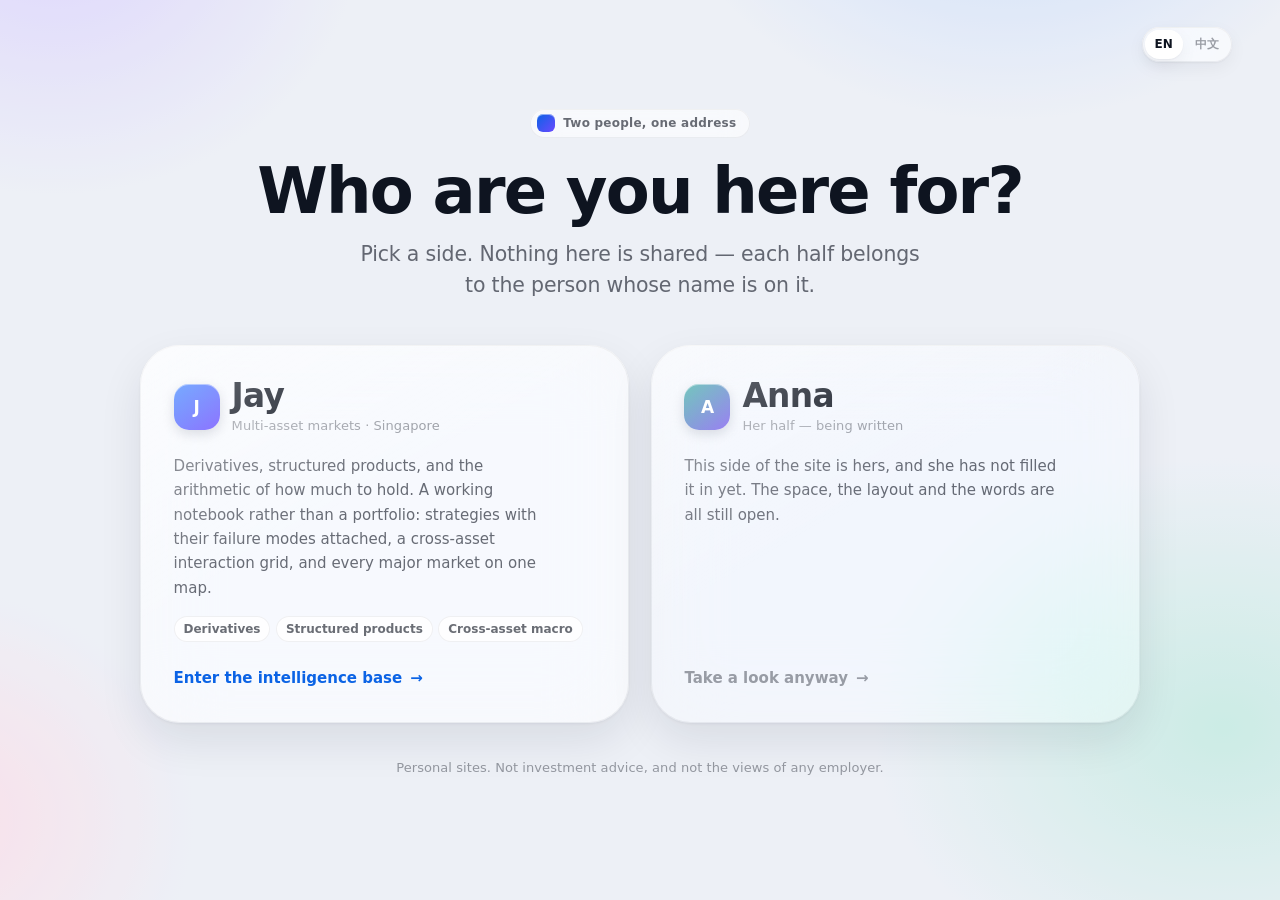
==== commit 562e2e05: "Add Chinese language switch Add Chinese language switch" ====
--- a/index.html
+++ b/index.html
@@ -3,13 +3,13 @@
 <head>
 <meta charset="utf-8">
 <meta name="viewport" content="width=device-width, initial-scale=1, viewport-fit=cover">
-<title>Intelligence Base</title>
-<meta name="description" content="A working intelligence base for multi-asset markets: derivative strategy notes, a cross-asset interaction grid, and an interactive world atlas of market structure.">
-<meta name="color-scheme" content="light dark">
-<meta property="og:title" content="Intelligence Base">
+<title>Jay &amp; Anna</title>
+<meta name="description" content="Two people, one address. Jay's half: derivative strategy notes, a cross-asset interaction grid, and an interactive world atlas of market structure.">
+<meta name="color-scheme" content="light">
+<meta property="og:title" content="Jay &amp; Anna">
 <meta property="og:description" content="Multi-asset market structure, derivative strategy notes and an interactive world atlas.">
 <meta property="og:type" content="website">
-<link rel="icon" href="data:image/svg+xml,<svg xmlns='http://www.w3.org/2000/svg' viewBox='0 0 32 32'><rect width='32' height='32' rx='9' fill='%230a6cff'/><circle cx='16' cy='16' r='7' fill='none' stroke='white' stroke-width='2.4'/><path d='M9 16h14M16 9c3.2 3.6 3.2 10.4 0 14M16 9c-3.2 3.6-3.2 10.4 0 14' stroke='white' stroke-width='1.6' fill='none'/></svg>">
+<link rel="icon" href="data:image/svg+xml,<svg xmlns='http://www.w3.org/2000/svg' viewBox='0 0 32 32'><rect width='32' height='32' rx='9' fill='%230b63e5'/><circle cx='16' cy='16' r='7' fill='none' stroke='white' stroke-width='2.4'/><path d='M9 16h14M16 9c3.2 3.6 3.2 10.4 0 14M16 9c-3.2 3.6-3.2 10.4 0 14' stroke='white' stroke-width='1.6' fill='none'/></svg>">
 <link rel="stylesheet" href="assets/css/site.css">
 </head>
 <body>
@@ -23,11 +23,12 @@
     </a>
     <nav class="seg" id="seg" aria-label="Sections">
       <span class="seg-pill" aria-hidden="true"></span>
-      <a href="#/base"       data-route="base">Base</a>
-      <a href="#/strategies" data-route="strategies">Strategies</a>
-      <a href="#/signals"    data-route="signals">Signals</a>
-      <a href="#/atlas"      data-route="atlas">Atlas</a>
+      <a href="#/base"       data-route="base"       data-i18n="navBase">Base</a>
+      <a href="#/strategies" data-route="strategies" data-i18n="navStrategies">Strategies</a>
+      <a href="#/signals"    data-route="signals"    data-i18n="navSignals">Signals</a>
+      <a href="#/atlas"      data-route="atlas"      data-i18n="navAtlas">Atlas</a>
     </nav>
+    <div class="lang" data-lang-switch aria-label="Language / 语言" role="group"></div>
   </div>
 </header>
 
@@ -36,6 +37,7 @@
 <!-- ══════════════════ GATE ══════════════════ -->
 <section class="route" id="route-gate">
   <div class="gate">
+    <div class="lang gate-lang" data-lang-switch aria-label="Language / 语言" role="group"></div>
     <div class="gate-in">
       <div class="gate-head">
         <span class="gate-mark"><span class="mark-dot"></span><span data-fill="gate-eyebrow">—</span></span>
@@ -56,7 +58,7 @@
     <p class="t-lede" style="max-width:48ch;margin-top:1.1rem" data-fill="anna-lede">—</p>
     <div class="grid grid-3" style="margin-top:2.6rem" id="annaSlots"></div>
     <div class="hero-actions" style="margin-top:2.4rem">
-      <a class="btn btn-quiet" href="#/" data-goto="gate">Back to the front</a>
+      <a class="btn btn-quiet" href="#/" data-goto="gate" data-i18n="back">Back to the front</a>
     </div>
   </div>
 </section>
@@ -65,47 +67,49 @@
 <section class="route" id="route-base">
   <div class="wrap hero">
     <div class="t-label" data-fill="role">—</div>
-    <h1 style="margin-top:0.7rem">Markets are one<br>system, not twelve.</h1>
+    <h1 style="margin-top:0.7rem" data-i18n-html="heroTitle">Markets are one<br>system, not twelve.</h1>
     <p class="t-lede" data-fill="tagline">—</p>
     <div class="hero-actions">
-      <a class="btn" href="#/atlas" data-goto="atlas">Open the atlas</a>
-      <a class="btn btn-quiet" href="#/strategies" data-goto="strategies">See the strategy shelf</a>
+      <a class="btn" href="#/atlas" data-goto="atlas" data-i18n="heroAtlas">Open the atlas</a>
+      <a class="btn btn-quiet" href="#/strategies" data-goto="strategies" data-i18n="heroShelf">See the strategy shelf</a>
     </div>
     <div class="statbar" id="statbar"></div>
   </div>
 
   <div class="wrap section">
     <div class="section-head">
-      <h2>Three views of the same thing</h2>
-      <p class="t-body">Each section answers a different question about the same market. Start anywhere.</p>
+      <h2 data-i18n="threeTitle">Three views of the same thing</h2>
+      <p class="t-body" data-i18n="threeSub">Each section answers a different question about the same market. Start anywhere.</p>
     </div>
     <div class="grid grid-3">
       <article class="card pad tap reveal" data-goto="strategies" tabindex="0" role="link">
-        <div class="t-label">01 · Strategies</div>
-        <h3 class="t-head" style="margin:0.5rem 0 0.4rem">What I can build</h3>
-        <p class="t-body" style="margin:0;font-size:0.9375rem">Derivative and structured-product work written up honestly — the thesis, the mechanics, and the part that hurts when it goes wrong.</p>
+        <div class="t-label" data-i18n="c1Label">01 · Strategies</div>
+        <h3 class="t-head" style="margin:0.5rem 0 0.4rem" data-i18n="c1Head">What I can build</h3>
+        <p class="t-body" style="margin:0;font-size:0.9375rem" data-i18n="c1Body">Derivative and structured-product work written up honestly — the thesis, the mechanics, and the part that hurts when it goes wrong.</p>
       </article>
       <article class="card pad tap reveal" data-goto="signals" tabindex="0" role="link">
-        <div class="t-label">02 · Signals</div>
-        <h3 class="t-head" style="margin:0.5rem 0 0.4rem">How things move together</h3>
-        <p class="t-body" style="margin:0;font-size:0.9375rem">A cross-asset interaction grid plus a running log of what the world did and what it actually implies for positioning.</p>
+        <div class="t-label" data-i18n="c2Label">02 · Signals</div>
+        <h3 class="t-head" style="margin:0.5rem 0 0.4rem" data-i18n="c2Head">How things move together</h3>
+        <p class="t-body" style="margin:0;font-size:0.9375rem" data-i18n="c2Body">A cross-asset interaction grid plus a running log of what the world did and what it actually implies for positioning.</p>
       </article>
       <article class="card pad tap reveal" data-goto="atlas" tabindex="0" role="link">
-        <div class="t-label">03 · Atlas</div>
-        <h3 class="t-head" style="margin:0.5rem 0 0.4rem">Where the risk lives</h3>
-        <p class="t-body" style="margin:0;font-size:0.9375rem">Every major market on one map — cap, macro, sector mix and the five companies that dominate it.</p>
+        <div class="t-label" data-i18n="c3Label">03 · Atlas</div>
+        <h3 class="t-head" style="margin:0.5rem 0 0.4rem" data-i18n="c3Head">Where the risk lives</h3>
+        <p class="t-body" style="margin:0;font-size:0.9375rem" data-i18n="c3Body">Every major market on one map — cap, macro, sector mix and the five companies that dominate it.</p>
       </article>
     </div>
   </div>
 
   <div class="wrap section">
     <div class="card pad reveal">
-      <h2 class="t-title">How this is built</h2>
-      <p class="t-body" style="max-width:64ch">One static page, no framework, no backend. All content lives in a single data file, so adding a market or a strategy is one object, not a deploy pipeline. Motion is spring-driven and interruptible; everything respects reduced-motion, reduced-transparency and high-contrast settings.</p>
+      <h2 class="t-title" data-i18n="builtTitle">How this is built</h2>
+      <p class="t-body" style="max-width:64ch" data-i18n="builtBody">One static page, no framework, no backend. All content lives in a single data file, so adding a market or a strategy is one object, not a deploy pipeline. Motion is spring-driven and interruptible; everything respects reduced-motion, reduced-transparency and high-contrast settings.</p>
       <div class="strat-meta" style="margin-top:1rem">
-        <span class="chip">Vanilla JS</span><span class="chip">No build step</span>
-        <span class="chip">Static hosting</span><span class="chip">Light &amp; dark</span>
-        <span class="chip">Keyboard accessible</span>
+        <span class="chip" data-i18n="chipVanilla">Vanilla JS</span>
+        <span class="chip" data-i18n="chipNoBuild">No build step</span>
+        <span class="chip" data-i18n="chipStatic">Static hosting</span>
+        <span class="chip" data-i18n="chipFrost">Frost white</span>
+        <span class="chip" data-i18n="chipA11y">Keyboard accessible</span>
       </div>
     </div>
   </div>
@@ -115,17 +119,17 @@
 <section class="route" id="route-strategies">
   <div class="wrap section" style="padding-top:clamp(2rem,6vw,4rem)">
     <div class="section-head">
-      <div class="t-label">The shelf</div>
-      <h2 style="margin-top:0.5rem">Strategies, and where each one breaks</h2>
-      <p class="t-body">Every strategy here is written with its failure mode attached. A payoff you cannot describe losing money is a payoff you do not understand. Tap any card for the mechanics.</p>
+      <div class="t-label" data-i18n="shelfLabel">The shelf</div>
+      <h2 style="margin-top:0.5rem" data-i18n="shelfTitle">Strategies, and where each one breaks</h2>
+      <p class="t-body" data-i18n="shelfBody">Every strategy here is written with its failure mode attached. A payoff you cannot describe losing money is a payoff you do not understand. Tap any card for the mechanics.</p>
     </div>
     <div class="grid grid-2" id="stratGrid"></div>
   </div>
 
   <div class="wrap section" style="padding-top:0">
     <div class="card pad reveal">
-      <div class="t-label">Capability surface</div>
-      <h2 class="t-title" style="margin:0.5rem 0 1.4rem">What I actually work in</h2>
+      <div class="t-label" data-i18n="skillLabel">Capability surface</div>
+      <h2 class="t-title" style="margin:0.5rem 0 1.4rem" data-i18n="skillTitle">What I actually work in</h2>
       <div class="skillrow" id="skillList"></div>
     </div>
   </div>
@@ -135,9 +139,9 @@
 <section class="route" id="route-signals">
   <div class="wrap section" style="padding-top:clamp(2rem,6vw,4rem)">
     <div class="section-head">
-      <div class="t-label">Cross-asset interaction</div>
-      <h2 style="margin-top:0.5rem">The heat map</h2>
-      <p class="t-body">Correlation of daily returns across the assets that actually drive a multi-asset book. The number matters less than the sign changes — those mark regime shifts.</p>
+      <div class="t-label" data-i18n="xaLabel">Cross-asset interaction</div>
+      <h2 style="margin-top:0.5rem" data-i18n="xaTitle">The heat map</h2>
+      <p class="t-body" data-i18n="xaBody">Correlation of daily returns across the assets that actually drive a multi-asset book. The number matters less than the sign changes — those mark regime shifts.</p>
     </div>
 
     <div class="card pad reveal">
@@ -152,22 +156,22 @@
 
     <div class="grid grid-2" style="margin-top:1rem">
       <div class="card pad reveal">
-        <div class="t-label">What the grid is saying</div>
+        <div class="t-label" data-i18n="readsLabel">What the grid is saying</div>
         <ul id="heatReads" style="margin:0.8rem 0 0;padding-left:1.1rem"></ul>
       </div>
       <div class="card pad reveal">
-        <div class="t-label">How to read it</div>
-        <p class="t-body" style="font-size:0.9375rem">A correlation grid is a picture of what the market currently believes the shared risk factor is. When equity–rates flips sign, the driver has moved between growth and inflation. When credit stops confirming equity, the marginal buyer has changed. When everything converges toward one, diversification is gone precisely when it was needed.</p>
-        <p class="t-caption" style="margin-bottom:0">Seed values shown. Regenerate the matrix from your own price history with <code>tools/build_correlations.py</code>.</p>
+        <div class="t-label" data-i18n="howLabel">How to read it</div>
+        <p class="t-body" style="font-size:0.9375rem" data-i18n="howBody">A correlation grid is a picture of what the market currently believes the shared risk factor is. When equity–rates flips sign, the driver has moved between growth and inflation. When credit stops confirming equity, the marginal buyer has changed. When everything converges toward one, diversification is gone precisely when it was needed.</p>
+        <p class="t-caption" style="margin-bottom:0" data-i18n="howNote">Seed values shown. Regenerate the matrix from your own price history with tools/build_correlations.py.</p>
       </div>
     </div>
   </div>
 
   <div class="wrap section" style="padding-top:0">
     <div class="section-head">
-      <div class="t-label">Running log</div>
-      <h2 style="margin-top:0.5rem">World events, and what they change</h2>
-      <p class="t-body">Append-only. Each entry pairs what happened with the positioning consequence — the second part is the point.</p>
+      <div class="t-label" data-i18n="logLabel">Running log</div>
+      <h2 style="margin-top:0.5rem" data-i18n="logTitle">World events, and what they change</h2>
+      <p class="t-body" data-i18n="logBody">Append-only. Each entry pairs what happened with the positioning consequence — the second part is the point.</p>
     </div>
     <ul class="tl" id="eventList"></ul>
   </div>
@@ -177,9 +181,9 @@
 <section class="route" id="route-atlas">
   <div class="wrap section" style="padding-top:clamp(2rem,6vw,3rem)">
     <div class="section-head">
-      <div class="t-label">World atlas</div>
-      <h2 style="margin-top:0.5rem">Every market, one surface</h2>
-      <p class="t-body">Colour by any metric. Tap a country for its macro picture, the sector composition of its benchmark, and the five companies that dominate it. Drag to pan, scroll or pinch to zoom.</p>
+      <div class="t-label" data-i18n="atlasLabel">World atlas</div>
+      <h2 style="margin-top:0.5rem" data-i18n="atlasTitle">Every market, one surface</h2>
+      <p class="t-body" data-i18n="atlasBody">Colour by any metric. Tap a country for its macro picture, the sector composition of its benchmark, and the five companies that dominate it. Drag to pan, scroll or pinch to zoom.</p>
     </div>
 
     <div class="atlas-shell reveal">
@@ -211,7 +215,7 @@
   <div class="wrap foot-grid">
     <div>
       <div class="mark" style="margin-bottom:0.4rem"><span class="mark-dot"></span><span data-fill="owner">—</span></div>
-      <div class="t-caption">Snapshot as of <span data-fill="asof">—</span>. Personal research, not investment advice.</div>
+      <div class="t-caption" data-fill="footnote">—</div>
     </div>
     <div id="footLinks" class="t-caption"></div>
   </div>
@@ -223,8 +227,9 @@
   <div class="sheet-body" id="sheetBody"></div>
 </aside>
 
-<!-- Order matters: data → geometry → feature modules → shell (app.js boots last). -->
+<!-- Order matters: data → translations → geometry → feature modules → shell (app.js boots last). -->
 <script src="assets/js/data.js"></script>
+<script src="assets/js/i18n.js"></script>
 <script src="assets/js/world.js"></script>
 <script src="assets/js/heat.js"></script>
 <script src="assets/js/atlas.js"></script>
--- a/assets/css/site.css
+++ b/assets/css/site.css
@@ -111,6 +111,35 @@
 a:hover { text-decoration: underline; }
 .pos { color: var(--pos); }
 .neg { color: var(--neg); }
+
+/* ---------- Chinese ----------------------------------------------
+   Latin tracking rules invert for CJK: the negative letter-spacing that
+   tightens a large Latin headline mangles Chinese glyphs, and Chinese
+   body text needs more leading, not less. Numerals stay Latin. */
+html[lang="zh-Hans"] body {
+  font-family: -apple-system, BlinkMacSystemFont, "PingFang SC", "Hiragino Sans GB",
+               "Microsoft YaHei", "Noto Sans SC", "Source Han Sans SC", system-ui, sans-serif;
+  line-height: 1.72;
+}
+html[lang="zh-Hans"] h1, html[lang="zh-Hans"] h2, html[lang="zh-Hans"] h3,
+html[lang="zh-Hans"] .t-display, html[lang="zh-Hans"] .t-title,
+html[lang="zh-Hans"] .t-head, html[lang="zh-Hans"] .t-lede,
+html[lang="zh-Hans"] .door h2, html[lang="zh-Hans"] .btn,
+html[lang="zh-Hans"] .seg a, html[lang="zh-Hans"] .statbar .v,
+html[lang="zh-Hans"] .kv .v { letter-spacing: 0; }
+
+html[lang="zh-Hans"] h1, html[lang="zh-Hans"] .t-display { line-height: 1.2; font-weight: 700; }
+html[lang="zh-Hans"] h2, html[lang="zh-Hans"] .t-title   { line-height: 1.32; }
+html[lang="zh-Hans"] .t-body   { line-height: 1.85; }
+html[lang="zh-Hans"] .t-lede   { line-height: 1.72; }
+html[lang="zh-Hans"] .t-caption{ line-height: 1.7; }
+html[lang="zh-Hans"] .t-label  { letter-spacing: 0.06em; }
+html[lang="zh-Hans"] .door h2  { line-height: 1.22; }
+html[lang="zh-Hans"] .door .door-sum { max-width: 26em; }
+html[lang="zh-Hans"] .gate-head p { max-width: 27em; }   /* stops a one-word orphan line */
+html[lang="zh-Hans"] .section-head .t-body { max-width: 40em; }
+html[lang="zh-Hans"] .hero .t-lede { max-width: 24em; }
+html[lang="zh-Hans"] table.heat th { font-weight: 600; }
 
 .wrap { max-width: var(--maxw); margin: 0 auto; padding-inline: var(--gut); }
 
@@ -181,6 +210,40 @@
 .seg a:active { transform: scale(0.96); }
 .seg a[aria-current="page"] { color: var(--ink); }
 
+/* Language control — same segmented grammar as the section nav */
+.lang {
+  position: relative; flex: none;
+  display: flex; align-items: center; gap: 2px;
+  padding: 3px; border-radius: 999px;
+  background: var(--frost-thin);
+  box-shadow: inset 0 0 0 1px var(--hairline-soft);
+}
+.lang-pill {
+  position: absolute; top: 3px; left: 0; height: calc(100% - 6px);
+  border-radius: 999px; background: var(--solid);
+  box-shadow: var(--shadow-1), inset 0 1px 0 rgba(255,255,255,.9);
+  will-change: transform, width; pointer-events: none;
+}
+.lang button {
+  position: relative; z-index: 1;
+  border: 0; background: transparent; cursor: pointer;
+  font: inherit; font-size: 0.75rem; font-weight: 620; letter-spacing: 0.01em;
+  color: var(--ink-3); padding: 0.34rem 0.62rem; border-radius: 999px;
+  transition: color 160ms ease-out, transform 110ms ease-out;
+}
+.lang button:hover { color: var(--ink-2); }
+.lang button:active { transform: scale(0.94); }
+.lang button[aria-pressed="true"] { color: var(--ink); }
+
+/* The gate has no chrome, so it carries its own copy, floated top-right. */
+.gate-lang {
+  position: absolute; z-index: 5;
+  top: clamp(1rem, 3vh, 1.75rem); right: var(--gut);
+  background: var(--frost);
+  backdrop-filter: var(--blur-md); -webkit-backdrop-filter: var(--blur-md);
+  box-shadow: inset 0 0 0 1px var(--hairline-soft), inset 0 1px 0 var(--edge), var(--shadow-1);
+}
+
 .icon-btn {
   width: 32px; height: 32px; flex: none;
   display: grid; place-items: center;
@@ -251,6 +314,7 @@
    ============================================================ */
 #route-gate.is-active { display: flex; }
 .gate {
+  position: relative;
   min-height: 100svh; width: 100%;
   display: flex; flex-direction: column; justify-content: center;
   padding: clamp(2.5rem, 7vh, 5rem) var(--gut);
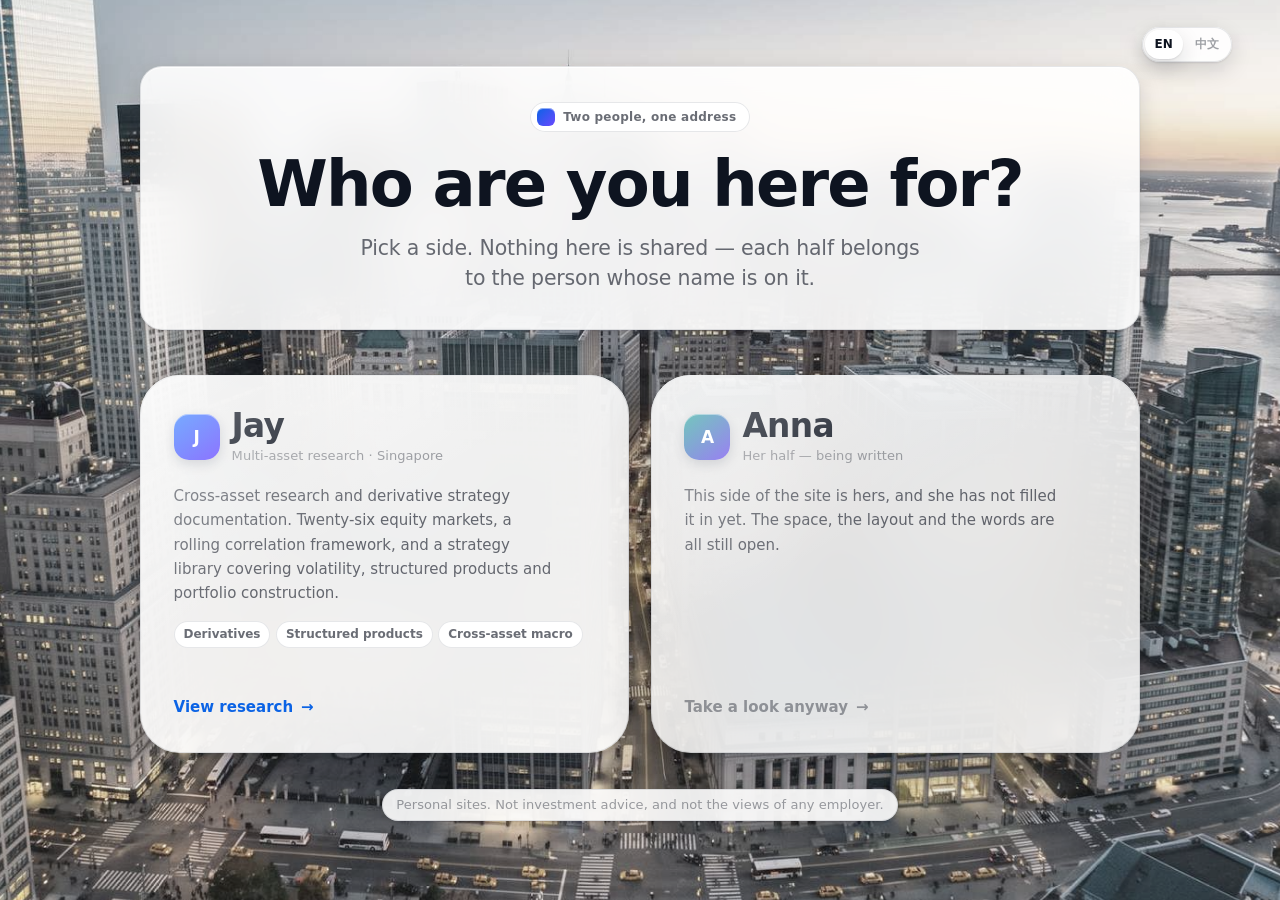
==== commit 9c84ddbc: "Add files via upload" ====
--- a/index.html
+++ b/index.html
@@ -13,6 +13,7 @@
 <link rel="stylesheet" href="assets/css/site.css">
 </head>
 <body>
+<div class="backdrop" id="backdrop" aria-hidden="true"></div>
 <div class="field" aria-hidden="true"></div>
 <a class="skip" href="#main">Skip to content</a>
 
@@ -45,7 +46,7 @@
         <p class="t-lede" data-fill="gate-sub">—</p>
       </div>
       <div class="gate-grid" id="gateGrid"></div>
-      <p class="t-caption gate-foot" data-fill="gate-foot">—</p>
+      <p class="t-caption gate-foot"><span data-fill="gate-foot">—</span></p>
     </div>
   </div>
 </section>
@@ -53,83 +54,74 @@
 <!-- ══════════════════ ANNA ══════════════════ -->
 <section class="route" id="route-anna">
   <div class="wrap holding">
-    <div class="t-label" data-fill="anna-eyebrow">—</div>
-    <h1 style="margin-top:0.7rem" data-fill="anna-title">—</h1>
-    <p class="t-lede" style="max-width:48ch;margin-top:1.1rem" data-fill="anna-lede">—</p>
-    <div class="grid grid-3" style="margin-top:2.6rem" id="annaSlots"></div>
-    <div class="hero-actions" style="margin-top:2.4rem">
-      <a class="btn btn-quiet" href="#/" data-goto="gate" data-i18n="back">Back to the front</a>
-    </div>
+    <div class="plate">
+      <div class="t-label" data-fill="anna-eyebrow">—</div>
+      <h1 style="margin-top:0.7rem" data-fill="anna-title">—</h1>
+      <p class="t-lede" style="max-width:48ch;margin-top:1.1rem" data-fill="anna-lede">—</p>
+      <div class="hero-actions" style="margin-top:1.8rem">
+        <a class="btn btn-quiet" href="#/" data-goto="gate" data-i18n="back">Back to the front</a>
+      </div>
+    </div>
+    <div class="grid grid-3" style="margin-top:1.4rem" id="annaSlots"></div>
   </div>
 </section>
 
 <!-- ══════════════════ BASE ══════════════════ -->
 <section class="route" id="route-base">
   <div class="wrap hero">
-    <div class="t-label" data-fill="role">—</div>
-    <h1 style="margin-top:0.7rem" data-i18n-html="heroTitle">Markets are one<br>system, not twelve.</h1>
-    <p class="t-lede" data-fill="tagline">—</p>
-    <div class="hero-actions">
-      <a class="btn" href="#/atlas" data-goto="atlas" data-i18n="heroAtlas">Open the atlas</a>
-      <a class="btn btn-quiet" href="#/strategies" data-goto="strategies" data-i18n="heroShelf">See the strategy shelf</a>
+    <div class="plate">
+      <div class="t-label" data-fill="role">—</div>
+      <h1 style="margin-top:0.7rem" data-i18n-html="heroTitle">Cross-asset research and<br>strategy documentation.</h1>
+      <p class="t-lede" data-fill="tagline">—</p>
+      <div class="hero-actions">
+        <a class="btn" href="#/atlas" data-goto="atlas" data-i18n="heroAtlas">Market atlas</a>
+        <a class="btn btn-quiet" href="#/strategies" data-goto="strategies" data-i18n="heroShelf">Strategy library</a>
+      </div>
     </div>
     <div class="statbar" id="statbar"></div>
   </div>
 
   <div class="wrap section">
     <div class="section-head">
-      <h2 data-i18n="threeTitle">Three views of the same thing</h2>
-      <p class="t-body" data-i18n="threeSub">Each section answers a different question about the same market. Start anywhere.</p>
+      <h2 data-i18n="threeTitle">Sections</h2>
+      <p class="t-body" data-i18n="threeSub">Strategy documentation, cross-asset analytics, and market structure by country.</p>
     </div>
     <div class="grid grid-3">
       <article class="card pad tap reveal" data-goto="strategies" tabindex="0" role="link">
-        <div class="t-label" data-i18n="c1Label">01 · Strategies</div>
-        <h3 class="t-head" style="margin:0.5rem 0 0.4rem" data-i18n="c1Head">What I can build</h3>
-        <p class="t-body" style="margin:0;font-size:0.9375rem" data-i18n="c1Body">Derivative and structured-product work written up honestly — the thesis, the mechanics, and the part that hurts when it goes wrong.</p>
+        <div class="t-label" data-i18n="c1Label">Strategies</div>
+        <h3 class="t-head" style="margin:0.5rem 0 0.4rem" data-i18n="c1Head">Strategy library</h3>
+        <p class="t-body" style="margin:0;font-size:0.9375rem" data-i18n="c1Body">Derivative and structured-product strategies, each stating its objective, implementation and principal risks.</p>
       </article>
       <article class="card pad tap reveal" data-goto="signals" tabindex="0" role="link">
-        <div class="t-label" data-i18n="c2Label">02 · Signals</div>
-        <h3 class="t-head" style="margin:0.5rem 0 0.4rem" data-i18n="c2Head">How things move together</h3>
-        <p class="t-body" style="margin:0;font-size:0.9375rem" data-i18n="c2Body">A cross-asset interaction grid plus a running log of what the world did and what it actually implies for positioning.</p>
+        <div class="t-label" data-i18n="c2Label">Signals</div>
+        <h3 class="t-head" style="margin:0.5rem 0 0.4rem" data-i18n="c2Head">Cross-asset analytics</h3>
+        <p class="t-body" style="margin:0;font-size:0.9375rem" data-i18n="c2Body">A rolling correlation matrix across the thirteen instruments that drive multi-asset positioning, with dated commentary.</p>
       </article>
       <article class="card pad tap reveal" data-goto="atlas" tabindex="0" role="link">
-        <div class="t-label" data-i18n="c3Label">03 · Atlas</div>
-        <h3 class="t-head" style="margin:0.5rem 0 0.4rem" data-i18n="c3Head">Where the risk lives</h3>
-        <p class="t-body" style="margin:0;font-size:0.9375rem" data-i18n="c3Body">Every major market on one map — cap, macro, sector mix and the five companies that dominate it.</p>
+        <div class="t-label" data-i18n="c3Label">Atlas</div>
+        <h3 class="t-head" style="margin:0.5rem 0 0.4rem" data-i18n="c3Head">Market atlas</h3>
+        <p class="t-body" style="margin:0;font-size:0.9375rem" data-i18n="c3Body">Twenty-six equity markets: capitalisation, macro indicators, benchmark sector composition and largest constituents.</p>
       </article>
     </div>
   </div>
 
-  <div class="wrap section">
-    <div class="card pad reveal">
-      <h2 class="t-title" data-i18n="builtTitle">How this is built</h2>
-      <p class="t-body" style="max-width:64ch" data-i18n="builtBody">One static page, no framework, no backend. All content lives in a single data file, so adding a market or a strategy is one object, not a deploy pipeline. Motion is spring-driven and interruptible; everything respects reduced-motion, reduced-transparency and high-contrast settings.</p>
-      <div class="strat-meta" style="margin-top:1rem">
-        <span class="chip" data-i18n="chipVanilla">Vanilla JS</span>
-        <span class="chip" data-i18n="chipNoBuild">No build step</span>
-        <span class="chip" data-i18n="chipStatic">Static hosting</span>
-        <span class="chip" data-i18n="chipFrost">Frost white</span>
-        <span class="chip" data-i18n="chipA11y">Keyboard accessible</span>
-      </div>
-    </div>
-  </div>
 </section>
 
 <!-- ══════════════════ STRATEGIES ══════════════════ -->
 <section class="route" id="route-strategies">
   <div class="wrap section" style="padding-top:clamp(2rem,6vw,4rem)">
     <div class="section-head">
-      <div class="t-label" data-i18n="shelfLabel">The shelf</div>
-      <h2 style="margin-top:0.5rem" data-i18n="shelfTitle">Strategies, and where each one breaks</h2>
-      <p class="t-body" data-i18n="shelfBody">Every strategy here is written with its failure mode attached. A payoff you cannot describe losing money is a payoff you do not understand. Tap any card for the mechanics.</p>
+      <div class="t-label" data-i18n="shelfLabel">Coverage</div>
+      <h2 style="margin-top:0.5rem" data-i18n="shelfTitle">Derivative and structured-product strategies</h2>
+      <p class="t-body" data-i18n="shelfBody">Each entry states its objective, its implementation and its principal risks. Selection reflects mandates worked on directly rather than a survey of the field. Select an entry for detail.</p>
     </div>
     <div class="grid grid-2" id="stratGrid"></div>
   </div>
 
   <div class="wrap section" style="padding-top:0">
     <div class="card pad reveal">
-      <div class="t-label" data-i18n="skillLabel">Capability surface</div>
-      <h2 class="t-title" style="margin:0.5rem 0 1.4rem" data-i18n="skillTitle">What I actually work in</h2>
+      <div class="t-label" data-i18n="skillLabel">Capabilities</div>
+      <h2 class="t-title" style="margin:0.5rem 0 1.4rem" data-i18n="skillTitle">Technical coverage</h2>
       <div class="skillrow" id="skillList"></div>
     </div>
   </div>
@@ -139,9 +131,9 @@
 <section class="route" id="route-signals">
   <div class="wrap section" style="padding-top:clamp(2rem,6vw,4rem)">
     <div class="section-head">
-      <div class="t-label" data-i18n="xaLabel">Cross-asset interaction</div>
-      <h2 style="margin-top:0.5rem" data-i18n="xaTitle">The heat map</h2>
-      <p class="t-body" data-i18n="xaBody">Correlation of daily returns across the assets that actually drive a multi-asset book. The number matters less than the sign changes — those mark regime shifts.</p>
+      <div class="t-label" data-i18n="xaLabel">Cross-asset analytics</div>
+      <h2 style="margin-top:0.5rem" data-i18n="xaTitle">Rolling correlation matrix</h2>
+      <p class="t-body" data-i18n="xaBody">Pairwise correlation of daily returns across the thirteen instruments that drive multi-asset positioning. Changes in sign carry more information than changes in level.</p>
     </div>
 
     <div class="card pad reveal">
@@ -156,22 +148,22 @@
 
     <div class="grid grid-2" style="margin-top:1rem">
       <div class="card pad reveal">
-        <div class="t-label" data-i18n="readsLabel">What the grid is saying</div>
+        <div class="t-label" data-i18n="readsLabel">Observations</div>
         <ul id="heatReads" style="margin:0.8rem 0 0;padding-left:1.1rem"></ul>
       </div>
       <div class="card pad reveal">
-        <div class="t-label" data-i18n="howLabel">How to read it</div>
-        <p class="t-body" style="font-size:0.9375rem" data-i18n="howBody">A correlation grid is a picture of what the market currently believes the shared risk factor is. When equity–rates flips sign, the driver has moved between growth and inflation. When credit stops confirming equity, the marginal buyer has changed. When everything converges toward one, diversification is gone precisely when it was needed.</p>
-        <p class="t-caption" style="margin-bottom:0" data-i18n="howNote">Seed values shown. Regenerate the matrix from your own price history with tools/build_correlations.py.</p>
+        <div class="t-label" data-i18n="howLabel">Methodology</div>
+        <p class="t-body" style="font-size:0.9375rem" data-i18n="howBody">Computed on the trailing sixty observations common to all thirteen series. Yield and implied-volatility series are differenced rather than returned, since the correlation of a level against a price is not interpretable. A matrix converging toward one indicates diversification has been withdrawn at the point it is required.</p>
+        <p class="t-caption" style="margin-bottom:0" data-i18n="howNote">Source series are end-of-day closes. Where a series is unavailable the prior value is retained and marked.</p>
       </div>
     </div>
   </div>
 
   <div class="wrap section" style="padding-top:0">
     <div class="section-head">
-      <div class="t-label" data-i18n="logLabel">Running log</div>
-      <h2 style="margin-top:0.5rem" data-i18n="logTitle">World events, and what they change</h2>
-      <p class="t-body" data-i18n="logBody">Append-only. Each entry pairs what happened with the positioning consequence — the second part is the point.</p>
+      <div class="t-label" data-i18n="logLabel">Commentary</div>
+      <h2 style="margin-top:0.5rem" data-i18n="logTitle">Market commentary</h2>
+      <p class="t-body" data-i18n="logBody">Dated entries recording a market development and its positioning consequence. Maintained manually.</p>
     </div>
     <ul class="tl" id="eventList"></ul>
   </div>
@@ -181,9 +173,9 @@
 <section class="route" id="route-atlas">
   <div class="wrap section" style="padding-top:clamp(2rem,6vw,3rem)">
     <div class="section-head">
-      <div class="t-label" data-i18n="atlasLabel">World atlas</div>
-      <h2 style="margin-top:0.5rem" data-i18n="atlasTitle">Every market, one surface</h2>
-      <p class="t-body" data-i18n="atlasBody">Colour by any metric. Tap a country for its macro picture, the sector composition of its benchmark, and the five companies that dominate it. Drag to pan, scroll or pinch to zoom.</p>
+      <div class="t-label" data-i18n="atlasLabel">Market atlas</div>
+      <h2 style="margin-top:0.5rem" data-i18n="atlasTitle">Coverage by market</h2>
+      <p class="t-body" data-i18n="atlasBody">Twenty-six equity markets. Select a metric to colour the map, or select a market for its macro indicators, benchmark sector composition and five largest constituents by capitalisation.</p>
     </div>
 
     <div class="atlas-shell reveal">
@@ -194,6 +186,7 @@
           <div class="t-label" id="legendLabel">—</div>
           <div class="swatches" id="legendSwatches" style="display:flex;border-radius:4px;overflow:hidden;margin:0.35rem 0 0.25rem"></div>
           <div class="t-caption num" id="legendRange">—</div>
+          <div id="legendFresh"></div>
         </div>
         <div class="map-zoom">
           <button class="icon-btn" id="zoomIn"    type="button" aria-label="Zoom in">＋</button>
@@ -205,20 +198,20 @@
     </div>
 
     <div style="display:flex;flex-wrap:wrap;gap:0.4rem;margin-top:1.1rem" id="countryList"></div>
-    <p class="t-caption" style="margin-top:1.2rem;max-width:70ch" data-fill="disclaimer"></p>
+    <p class="t-caption atlas-note" style="margin-top:1.2rem;max-width:70ch" data-fill="disclaimer"></p>
   </div>
 </section>
 
 </main>
 
 <footer class="foot" id="foot">
-  <div class="wrap foot-grid">
+  <div class="wrap"><div class="foot-inner foot-grid">
     <div>
       <div class="mark" style="margin-bottom:0.4rem"><span class="mark-dot"></span><span data-fill="owner">—</span></div>
       <div class="t-caption" data-fill="footnote">—</div>
     </div>
     <div id="footLinks" class="t-caption"></div>
-  </div>
+  </div></div>
 </footer>
 
 <div class="scrim" id="scrim"></div>
@@ -227,8 +220,9 @@
   <div class="sheet-body" id="sheetBody"></div>
 </aside>
 
-<!-- Order matters: data → translations → geometry → feature modules → shell (app.js boots last). -->
+<!-- Order matters: data → live overlay → translations → geometry → features → shell (app.js boots last). -->
 <script src="assets/js/data.js"></script>
+<script src="assets/js/market.js"></script>
 <script src="assets/js/i18n.js"></script>
 <script src="assets/js/world.js"></script>
 <script src="assets/js/heat.js"></script>
--- a/assets/css/site.css
+++ b/assets/css/site.css
@@ -142,6 +142,117 @@
 html[lang="zh-Hans"] table.heat th { font-weight: 600; }
 
 .wrap { max-width: var(--maxw); margin: 0 auto; padding-inline: var(--gut); }
+
+/* ---------- Photographic backdrop --------------------------------
+   Optional. Configured in data.js → window.BACKDROP. With no images
+   listed, nothing renders here and the colour wash below stands alone.
+
+   Legibility is enforced structurally, not by taste: the photograph is
+   desaturated and blurred, held at low opacity, and covered by a scrim
+   that is heaviest exactly where the chrome and the reading column sit.
+   Frosted panels then sit on top of all of it.                        */
+.backdrop { position: fixed; inset: 0; z-index: -3; overflow: hidden; pointer-events: none; }
+
+.backdrop-layer {
+  position: absolute; inset: -6%;
+  background-size: cover; background-position: center 45%;
+  filter: blur(var(--photo-blur, 2px)) saturate(0.55) contrast(0.88) brightness(1.06);
+  opacity: 0;
+  transition: opacity 2.6s cubic-bezier(.4,0,.2,1);
+  will-change: opacity, transform;
+  animation: photoDrift 52s ease-in-out infinite alternate;
+}
+.backdrop-layer.is-on { opacity: var(--photo-opacity, 0.18); }
+
+/* A slow dolly, not a zoom. One cycle per 52s sits well below the
+   0.2 Hz band that reads as pulsing. */
+@keyframes photoDrift {
+  from { transform: scale(1.05) translate3d(-1.2%, 0.6%, 0); }
+  to   { transform: scale(1.13) translate3d(1.2%, -0.9%, 0); }
+}
+
+/* No scrim. Legibility is carried by the panels, not by washing the
+   photograph out. */
+
+/* The photograph replaces the colour wash rather than sitting under it. */
+body.has-photo .field { display: none; }
+
+/* ---------- Materials over a photograph ---------------------------
+   A 62%-white panel reads as glass over a pale wash and as mid-grey over
+   a dusk photograph, which would take dark text below AA. With an image
+   behind, every surface becomes markedly more opaque and every shadow
+   deepens, so panels separate from the city rather than dissolving into
+   it. The tokens change; no component needs to know.                  */
+body.has-photo {
+  --frost:        rgba(255,255,255,0.90);
+  --frost-strong: rgba(255,255,255,0.96);
+  --frost-thin:   rgba(255,255,255,0.86);
+  --solid:        #ffffff;
+  --sunk:         rgba(14,20,32,0.05);
+  --hairline:      rgba(14,22,40,0.16);
+  --hairline-soft: rgba(14,22,40,0.10);
+  --shadow-1: 0 1px 2px rgba(8,14,28,.10), 0 8px 22px rgba(8,14,28,.14);
+  --shadow-2: 0 2px 6px rgba(8,14,28,.12), 0 22px 50px rgba(8,14,28,.22);
+  --shadow-3: 0 3px 10px rgba(8,14,28,.16), 0 40px 90px rgba(8,14,28,.30);
+}
+
+/* ---------- Plate ------------------------------------------------
+   Any run of text that would otherwise sit directly on the photograph.
+   Without an image behind, a plate is invisible — the page looks exactly
+   as it did before. */
+.plate { border-radius: var(--r-lg); }
+body.has-photo .plate,
+body.has-photo .section-head,
+body.has-photo .tl,
+body.has-photo .gate-head,
+body.has-photo .atlas-note,
+body.has-photo .foot-inner {
+  background: var(--frost);
+  backdrop-filter: var(--blur-md); -webkit-backdrop-filter: var(--blur-md);
+  border: 1px solid var(--hairline-soft);
+  border-radius: var(--r-lg);
+  box-shadow: var(--shadow-1), inset 0 1px 0 var(--edge);
+  padding: clamp(1.2rem, 2.6vw, 1.9rem);
+}
+body.has-photo .gate-head { padding: clamp(1.5rem, 3vw, 2.2rem); }
+body.has-photo .section-head { margin-bottom: 1.75rem; }
+body.has-photo .tl { padding-left: clamp(1.9rem, 3.4vw, 2.6rem); }
+body.has-photo .tl::before { left: calc(clamp(1.2rem, 2.6vw, 1.9rem) + 7px); }
+body.has-photo .tl li::before { box-shadow: 0 0 0 3px rgba(255,255,255,0.92); }
+body.has-photo .hero { padding-bottom: clamp(1.4rem, 3vw, 2.2rem); }
+body.has-photo .statbar { box-shadow: 0 0 0 1px var(--hairline-soft), var(--shadow-2); }
+
+/* The chrome is the one surface that always overlaps the image. */
+body.has-photo .chrome { background: rgba(255,255,255,0.90); }
+/* Measured: the two thinnest surfaces were the only ones that fell below
+   AA over the photograph. Both are lifted just far enough. */
+/* A chip is 26px tall. Translucency at that size reads as noise, not as
+   material, and it was the one element that would not clear AA over a
+   busy frame of the photograph. */
+body.has-photo .chip { background: #fff; }
+body.has-photo .door.is-quiet { background: rgba(255,255,255,0.84); }
+body.has-photo .door.is-quiet:hover { background: rgba(255,255,255,0.92); }
+body.has-photo footer.foot { border-top: 0; }
+
+/* ---------- The wash the glass sits on ---------- */
+
+@media (prefers-reduced-motion: reduce) {
+  .backdrop-layer { animation: none; transition: none; }
+}
+/* Legibility outranks atmosphere: when either preference is set, the
+   photograph goes entirely. */
+@media (prefers-reduced-transparency: reduce) {
+  .backdrop { display: none; }
+  body.has-photo .field { display: block; opacity: 0.72; }
+  body.has-photo .plate, body.has-photo .section-head, body.has-photo .tl,
+  body.has-photo .gate-head, body.has-photo .atlas-note, body.has-photo .foot-inner {
+    background: #fff; backdrop-filter: none; -webkit-backdrop-filter: none;
+  }
+}
+@media (prefers-contrast: more) {
+  .backdrop { display: none; }
+  body.has-photo .field { display: block; opacity: 0.18; }
+}
 
 /* ---------- The wash the glass sits on ---------- */
 .field {
@@ -391,6 +502,11 @@
 .door.is-quiet:hover { background: var(--frost); }
 
 .gate-foot { text-align: center; margin-top: clamp(1.6rem, 4vh, 2.4rem); }
+body.has-photo .gate-foot > span {
+  display: inline-block; padding: 0.4rem 0.9rem; border-radius: 999px;
+  background: var(--frost); backdrop-filter: var(--blur-sm); -webkit-backdrop-filter: var(--blur-sm);
+  box-shadow: inset 0 0 0 1px var(--hairline-soft), var(--shadow-1);
+}
 
 /* Leaving the gate — the chosen door opens toward you, the rest recede.
    Coming back reverses the same path, so the space stays coherent. */
@@ -481,6 +597,48 @@
 .legend .swatches { display: flex; border-radius: 4px; overflow: hidden; box-shadow: 0 0 0 1px var(--hairline-soft); }
 .legend .swatches i { width: 26px; height: 12px; display: block; }
 
+/* ---------- Freshness ---------------------------------------------
+   Three states, visually distinct at a glance: a live dot, a greyed
+   "N days old", or a neutral "snapshot" label for curated figures. */
+.fresh {
+  display: inline-flex; align-items: center; gap: 0.32rem;
+  padding: 0.16rem 0.5rem; border-radius: 999px;
+  font-size: 0.6875rem; font-weight: 580; letter-spacing: 0.01em;
+  white-space: nowrap; vertical-align: middle;
+  background: var(--frost-strong); color: var(--ink-3);
+  box-shadow: inset 0 0 0 1px var(--hairline-soft);
+}
+.fresh + .fresh { margin-left: 0.3rem; }
+.fresh.is-live { color: var(--pos); }
+.fresh.is-live > i {
+  width: 6px; height: 6px; border-radius: 999px; flex: none;
+  background: var(--pos); box-shadow: 0 0 0 2px color-mix(in oklab, var(--pos) 22%, transparent);
+}
+.fresh.is-stale {
+  color: var(--warn);
+  background: color-mix(in oklab, var(--warn) 10%, white);
+  box-shadow: inset 0 0 0 1px color-mix(in oklab, var(--warn) 28%, transparent);
+  cursor: help;
+}
+.fresh.is-curated { color: var(--ink-3); }
+.fresh.is-count { font-variant-numeric: tabular-nums; }
+.fresh.is-proxy {
+  color: var(--accent); cursor: help;
+  background: color-mix(in oklab, var(--accent) 9%, white);
+  box-shadow: inset 0 0 0 1px color-mix(in oklab, var(--accent) 24%, transparent);
+}
+
+/* Stale data is shown, never hidden — but it stops looking authoritative. */
+.is-dim { opacity: 0.5; }
+table.heat.is-stale td { opacity: 0.42; }
+table.heat.is-stale th { color: var(--ink-3); }
+
+#heatWindow { display: inline-flex; align-items: center; gap: 0.45rem; flex-wrap: wrap; }
+#legendFresh { margin-top: 0.35rem; display: flex; flex-wrap: wrap; gap: 0.25rem; }
+.kv .fresh { margin-top: 0.28rem; }
+
+@media (prefers-reduced-transparency: reduce) { .fresh { background: #fff; } }
+
 /* ---------- Timeline ---------- */
 .tl { list-style: none; margin: 0; padding: 0; position: relative; }
 .tl::before { content: ""; position: absolute; left: 7px; top: 6px; bottom: 6px; width: 1px; background: var(--hairline); }
